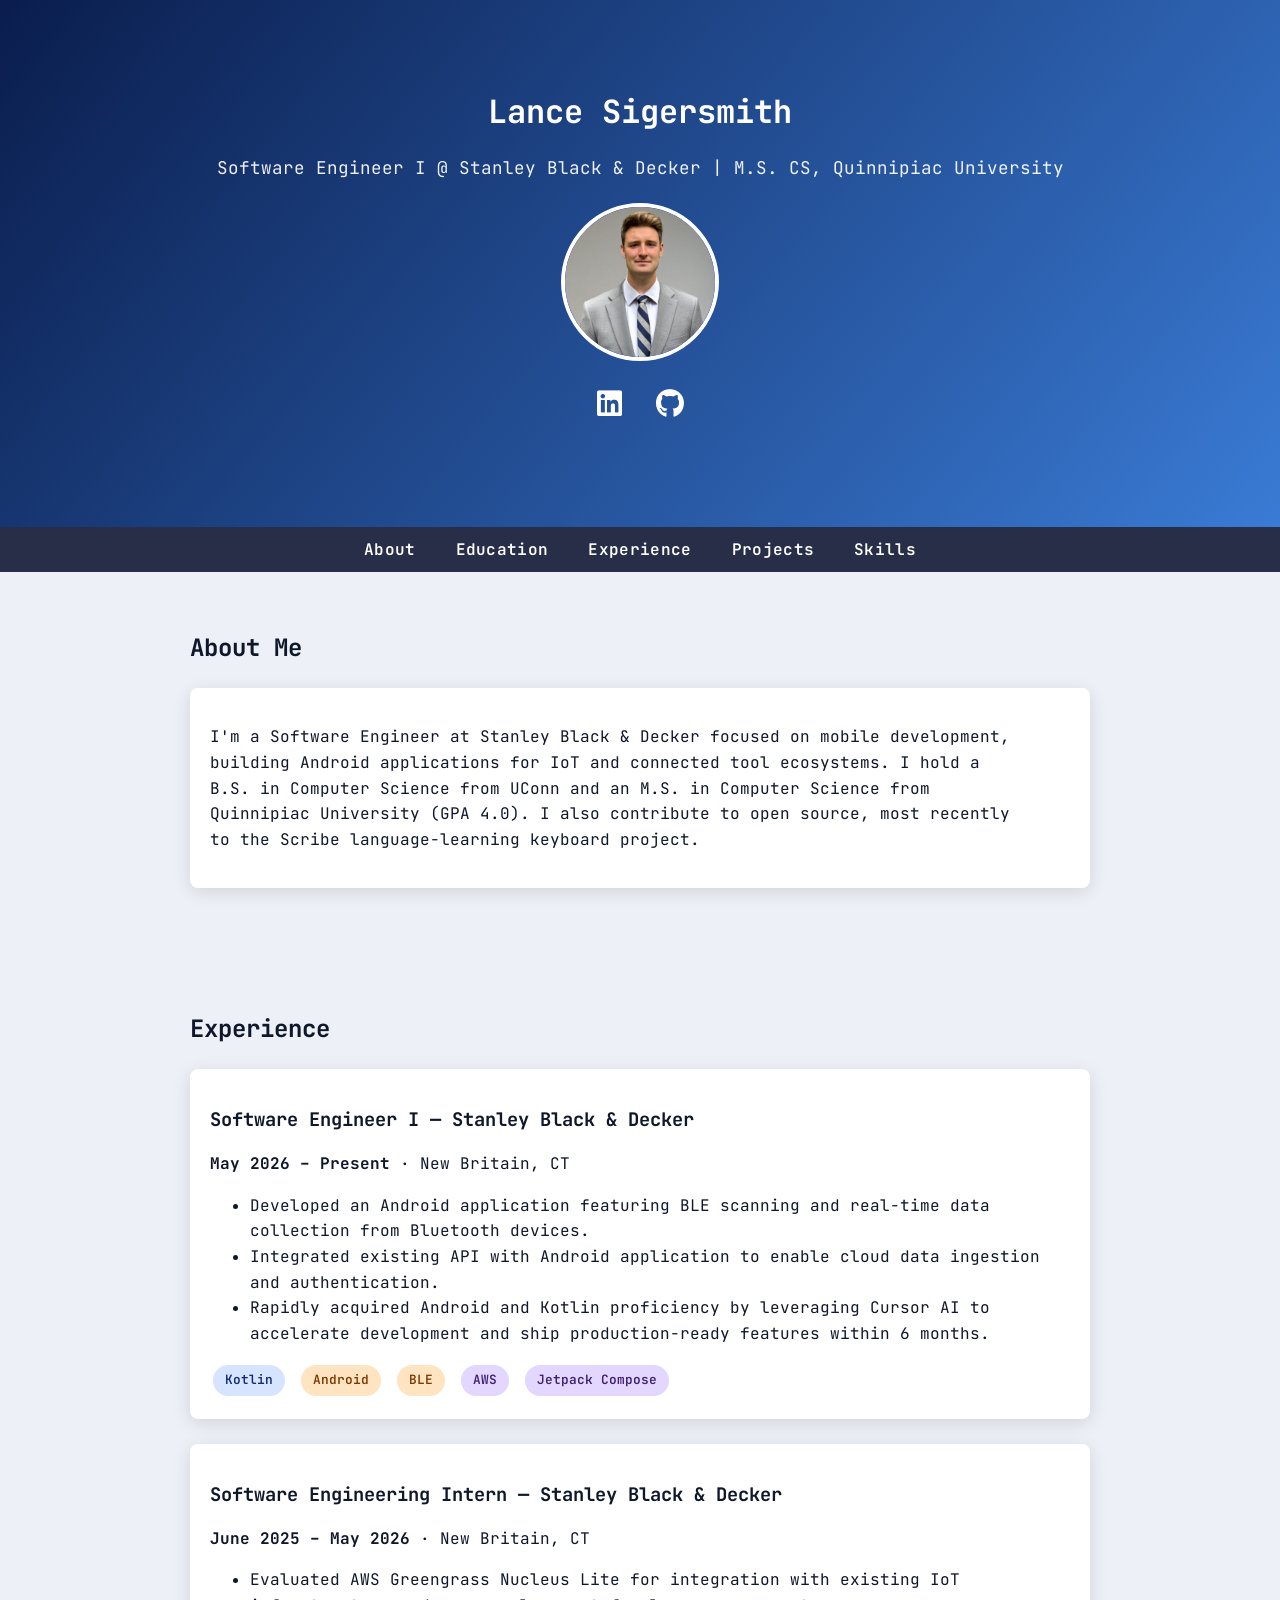
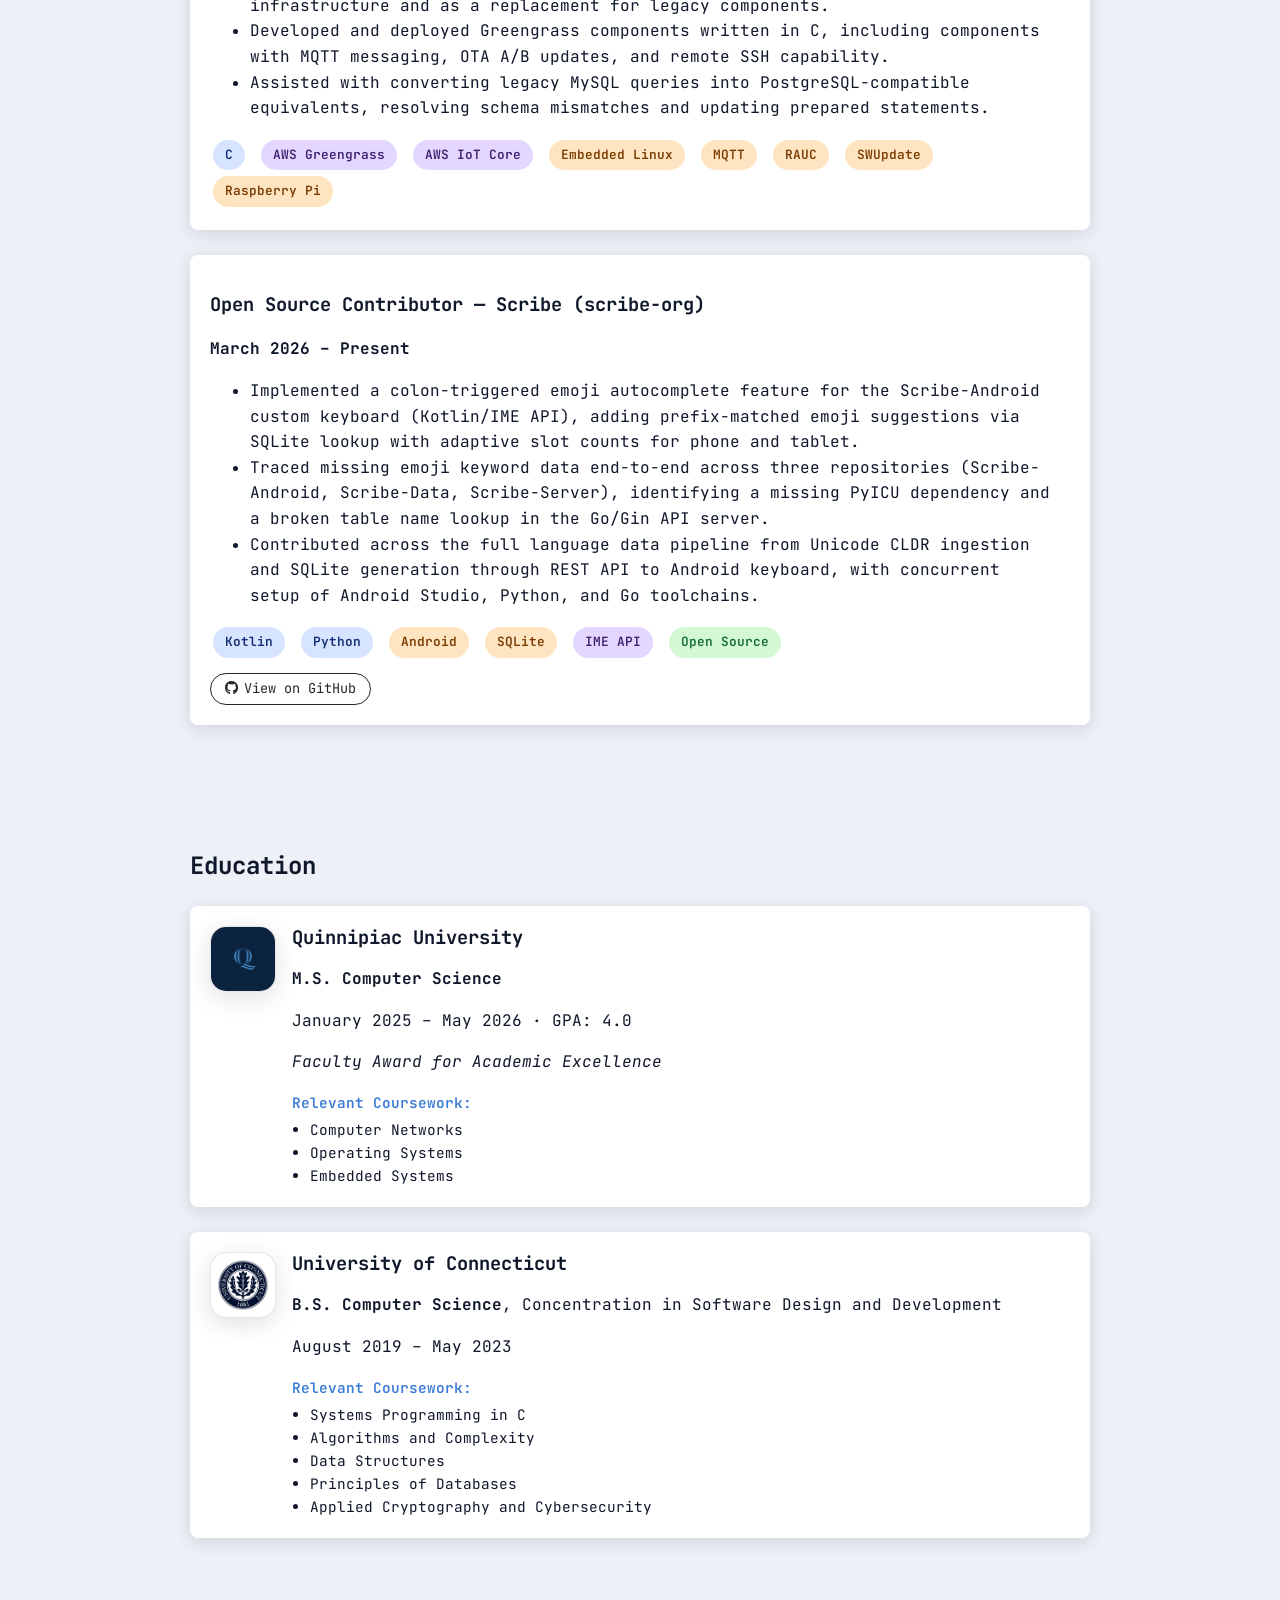
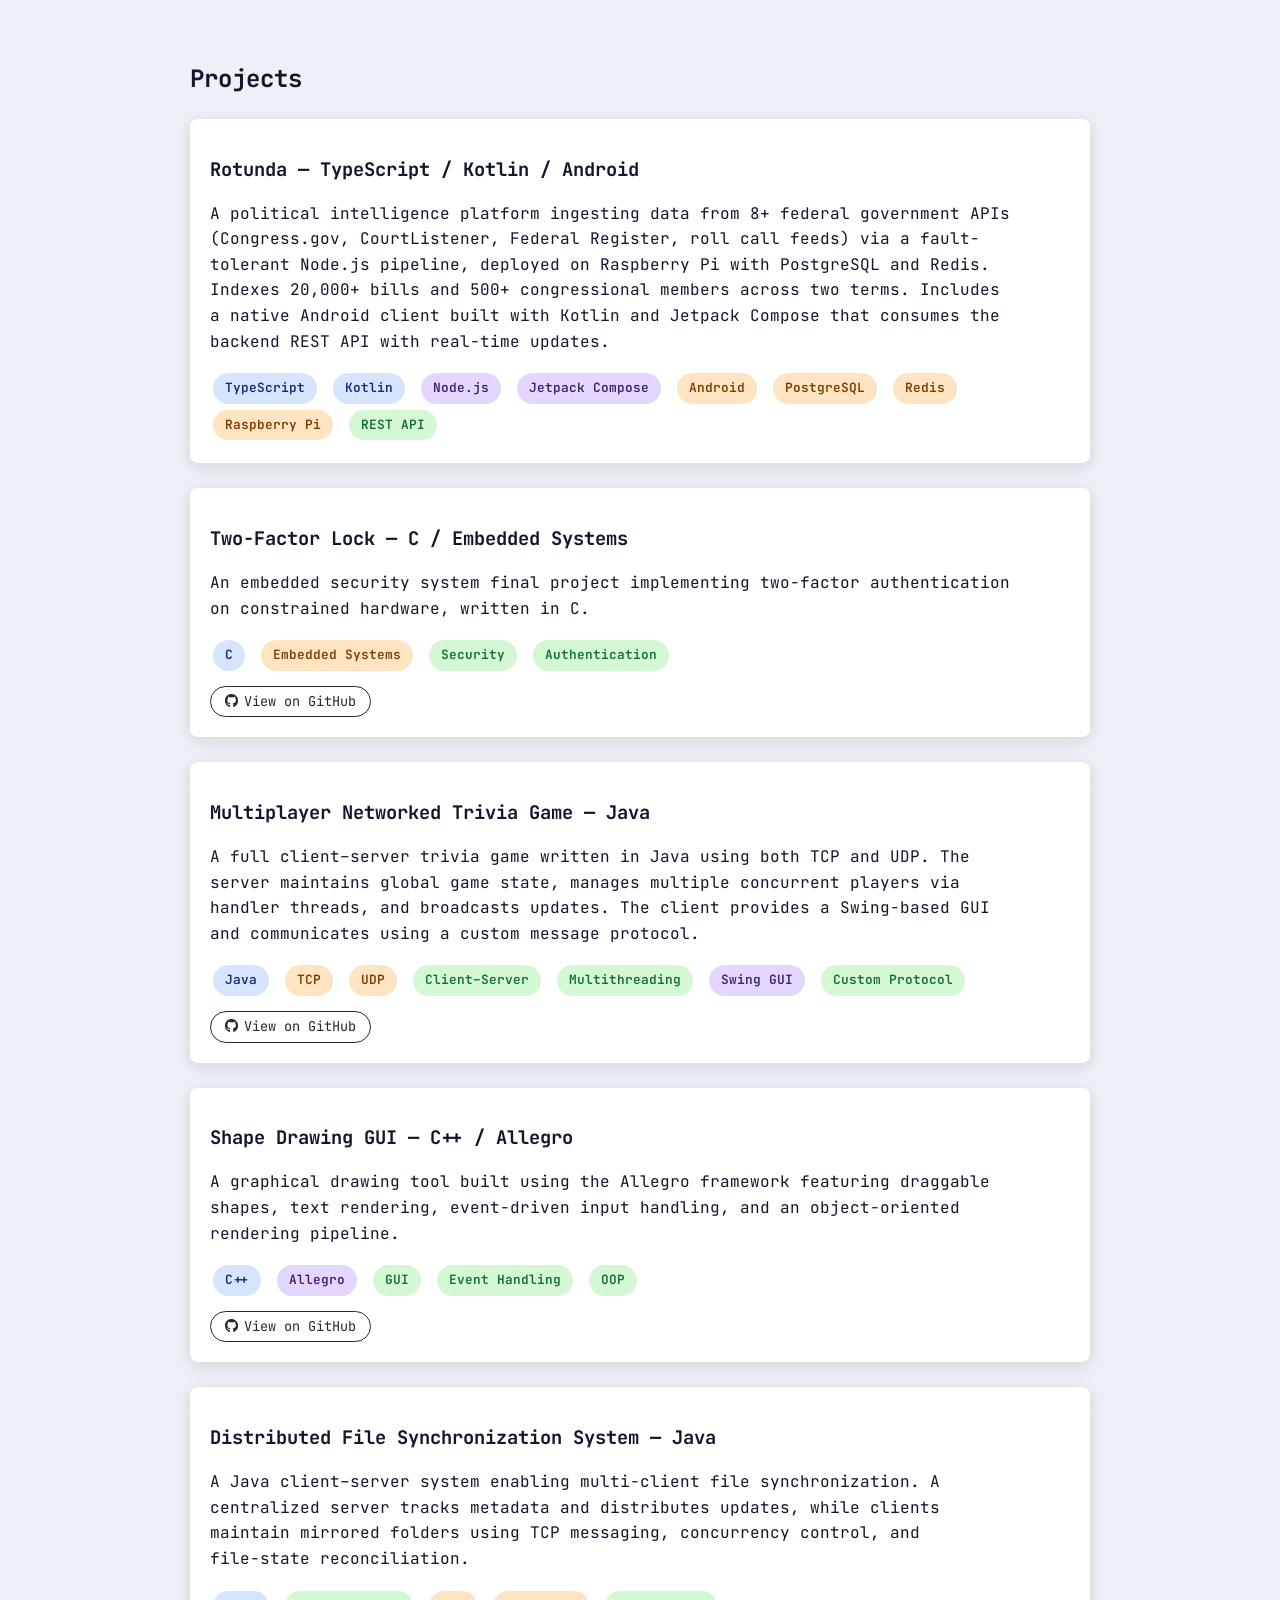
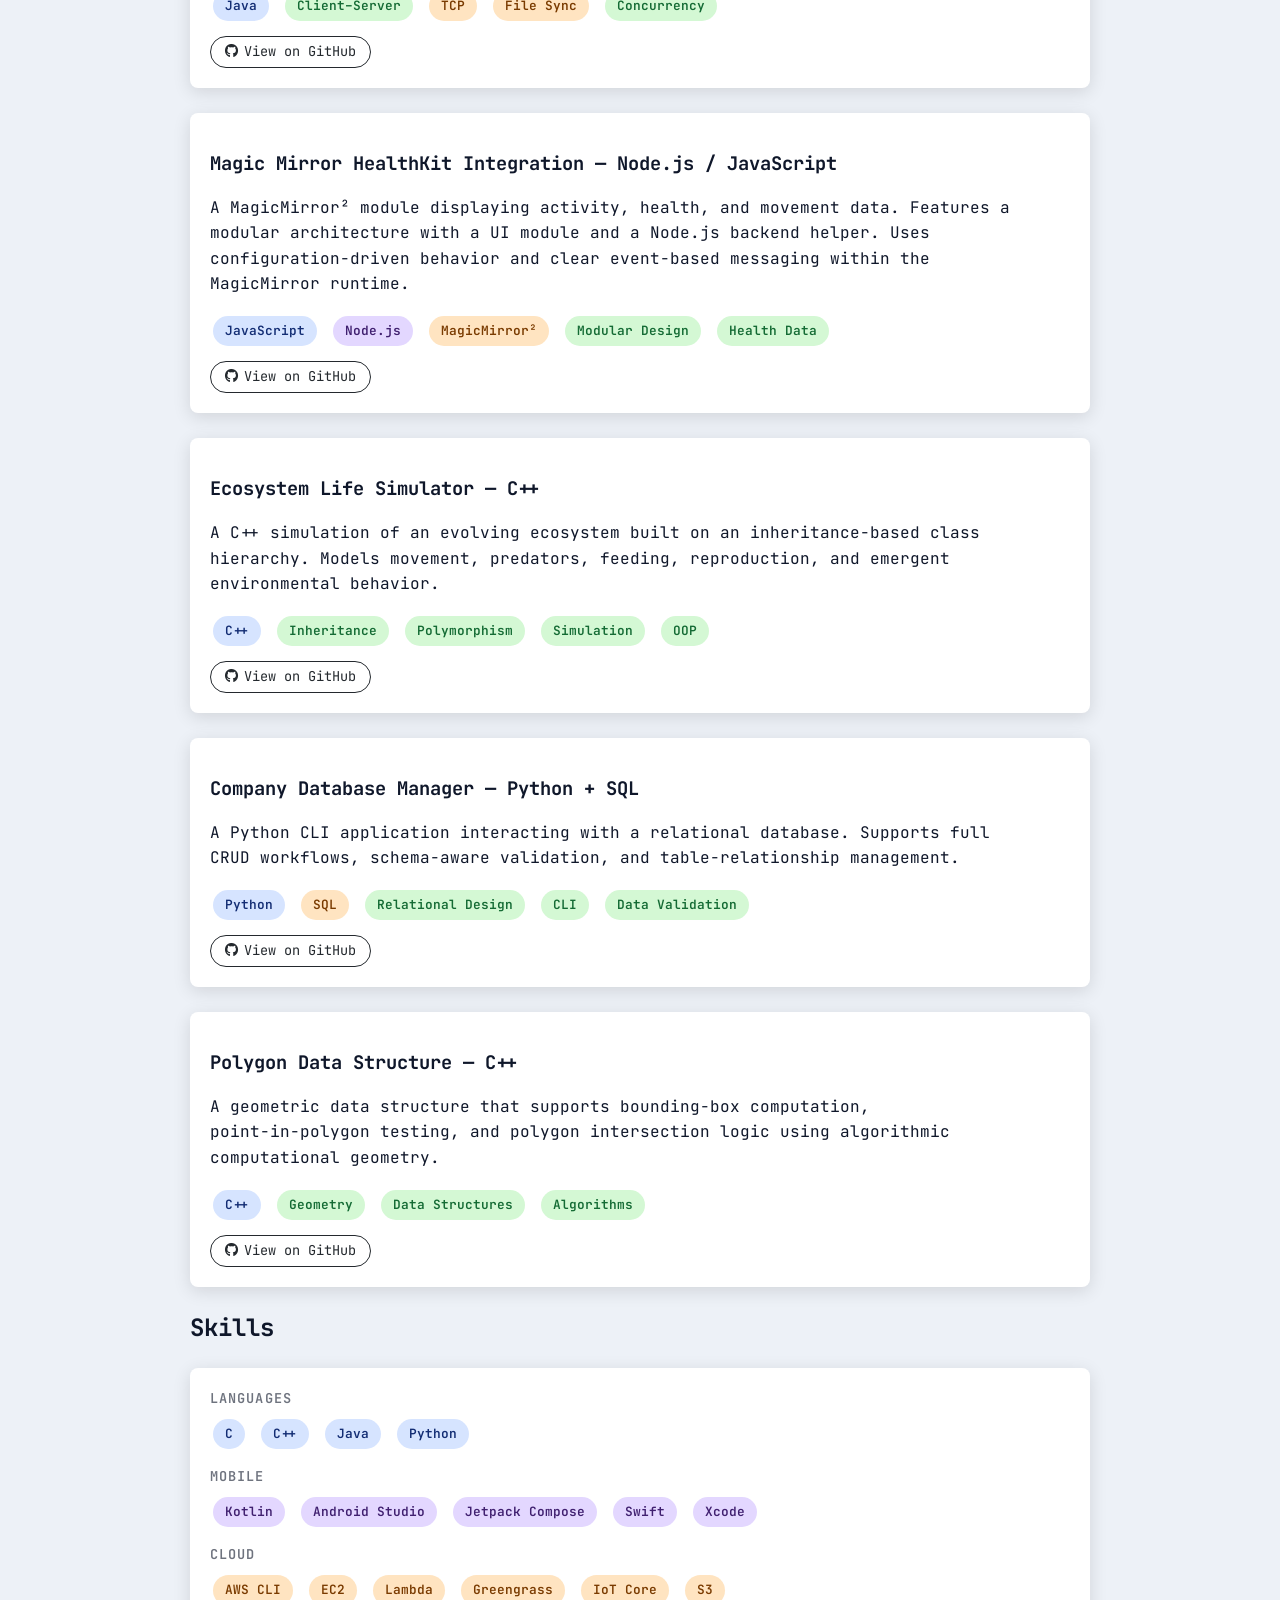
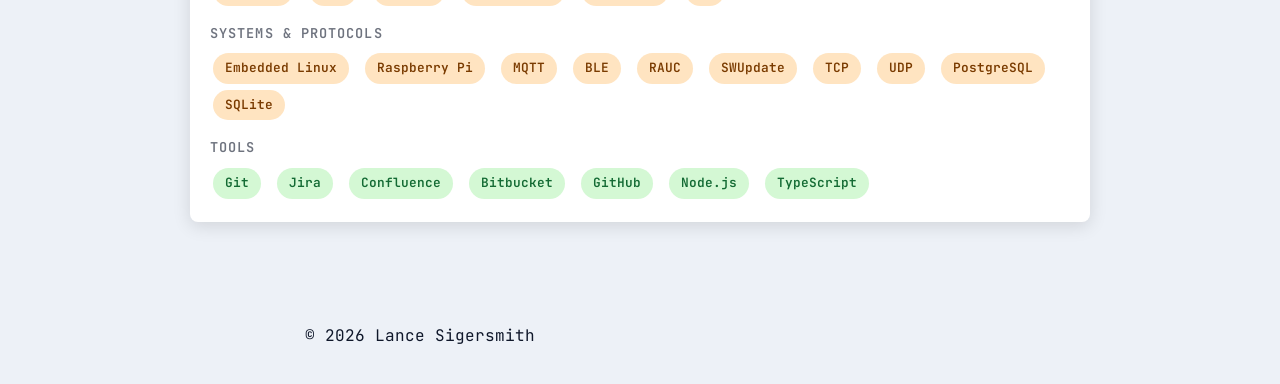
==== index.html @ ab9dc1f3 "Restructure site for GitHub Pages hosting Replace the Pi-hosted single-file HTML export with a clean" ====
<!DOCTYPE html>
<html lang="en" data-theme="light"><head>
<meta http-equiv="content-type" content="text/html; charset=UTF-8">
  <meta charset="UTF-8">
  <meta name="viewport" content="width=device-width, initial-scale=1.0">
  <title>Lance Sigersmith</title>

  <!-- Google Fonts (JetBrains Mono for IDE vibe) -->
  <link href="https://fonts.googleapis.com/css2?family=JetBrains+Mono:wght@400;500;700&display=swap" rel="stylesheet">
  <!-- Icons -->
  <link rel="stylesheet" href="https://cdnjs.cloudflare.com/ajax/libs/font-awesome/6.5.1/css/all.min.css">
  <link rel="stylesheet" href="css/styles.css">
</head>

<body>

  <!-- DARK MODE TOGGLE -->
  <div class="dark-toggle" onclick="toggleTheme()">🌙 Dark Mode</div>

  <!-- HERO HEADER -->
  <header>
    <h1>Lance Sigersmith</h1>
    <p class="subtitle">Software Engineer I @ Stanley Black &amp; Decker | M.S. CS, Quinnipiac University</p>
    <img src="images/headshot.jpg" class="profile-pic" alt="Profile Photo">

    <div class="social-icons" style="margin-top: 10px;">
      <a href="https://www.linkedin.com/in/lance-sigersmith-09b46515a/" target="_blank"><i class="fab fa-linkedin"></i></a>
      <a href="https://github.com/LJSigersmith" target="_blank"><i class="fab fa-github"></i></a>
    </div>
  </header>

  <!-- STICKY NAV -->
  <nav>
    <a href="#about">About</a>
    <a href="#education">Education</a>
    <a href="#experience">Experience</a>
    <a href="#projects">Projects</a>
    <a href="#skills">Skills</a>
  </nav>

  <!-- MAIN CONTENT -->
  <div class="section" id="about">
    <h2>About Me</h2>
    <div class="card">
      <p>I'm a Software Engineer at Stanley Black &amp; Decker focused on mobile development, building Android
        applications for IoT and connected tool ecosystems. I hold a B.S. in Computer Science from UConn
        and an M.S. in Computer Science from Quinnipiac University (GPA 4.0).
        I also contribute to open source, most recently to the Scribe language-learning keyboard project.
      </p>
    </div>
  </div>

  <div class="section" id="experience">
    <h2>Experience</h2>

    <div class="card">
      <h3>Software Engineer I — Stanley Black &amp; Decker</h3>
      <p><strong>May 2026 – Present</strong> · New Britain, CT</p>
      <ul>
        <li>Developed an Android application featuring BLE scanning and real-time data collection from Bluetooth devices.</li>
        <li>Integrated existing API with Android application to enable cloud data ingestion and authentication.</li>
        <li>Rapidly acquired Android and Kotlin proficiency by
leveraging Cursor AI to accelerate development and ship production-ready
 features within 6 months.</li>
      </ul>
      <div class="tags">
        <span class="tag lang">Kotlin</span>
        <span class="tag sys">Android</span>
        <span class="tag sys">BLE</span>
        <span class="tag framework">AWS</span>
        <span class="tag framework">Jetpack Compose</span>
      </div>
    </div>

    <div class="card">
      <h3>Software Engineering Intern — Stanley Black &amp; Decker</h3>
      <p><strong>June 2025 – May 2026</strong> · New Britain, CT</p>
      <ul>
        <li>Evaluated AWS Greengrass Nucleus Lite for integration with
existing IoT infrastructure and as a replacement for legacy components.</li>
        <li>Developed and deployed Greengrass components written in C,
including components with MQTT messaging, OTA A/B updates, and remote
SSH capability.</li>
        <li>Assisted with converting legacy MySQL queries into
PostgreSQL-compatible equivalents, resolving schema mismatches and
updating prepared statements.</li>
      </ul>
      <div class="tags">
        <span class="tag lang">C</span>
        <span class="tag framework">AWS Greengrass</span>
        <span class="tag framework">AWS IoT Core</span>
        <span class="tag sys">Embedded Linux</span>
        <span class="tag sys">MQTT</span>
        <span class="tag sys">RAUC</span>
        <span class="tag sys">SWUpdate</span>
        <span class="tag sys">Raspberry Pi</span>
      </div>
    </div>

    <div class="card">
      <h3>Open Source Contributor — Scribe (scribe-org)</h3>
      <p><strong>March 2026 – Present</strong></p>
      <ul>
        <li>Implemented a colon-triggered emoji autocomplete feature for
 the Scribe-Android custom keyboard (Kotlin/IME API), adding
prefix-matched emoji suggestions via SQLite lookup with adaptive slot
counts for phone and tablet.</li>
        <li>Traced missing emoji keyword data end-to-end across three
repositories (Scribe-Android, Scribe-Data, Scribe-Server), identifying a
 missing PyICU dependency and a broken table name lookup in the Go/Gin
API server.</li>
        <li>Contributed across the full language data pipeline from
Unicode CLDR ingestion and SQLite generation through REST API to Android
 keyboard, with concurrent setup of Android Studio, Python, and Go
toolchains.</li>
      </ul>
      <div class="tags">
        <span class="tag lang">Kotlin</span>
        <span class="tag lang">Python</span>
        <span class="tag sys">Android</span>
        <span class="tag sys">SQLite</span>
        <span class="tag framework">IME API</span>
        <span class="tag concept">Open Source</span>
      </div>
      <a class="github-pill" href="https://github.com/LJSigersmith/Scribe-Android" target="_blank"><i class="fab fa-github"></i> View on GitHub</a>
    </div>
  </div>

  <div class="section" id="education">
    <h2>Education</h2>
    <div class="card">
      <div class="edu-card">
        <img src="images/qu.png" alt="Quinnipiac University logo" class="edu-logo" loading="lazy">
        <div>
          <h3>Quinnipiac University</h3>
          <p><strong>M.S. Computer Science</strong></p>
          <p>January 2025 – May 2026 · GPA: 4.0</p>
          <p><em>Faculty Award for Academic Excellence</em></p>
          <p class="coursework-label">Relevant Coursework:</p>
          <ul class="coursework-list">
            <li>Computer Networks</li>
            <li>Operating Systems</li>
            <li>Embedded Systems</li>
          </ul>
        </div>
      </div>
    </div>
    <div class="card">
      <div class="edu-card">
        <img src="images/uconn.png" alt="University of Connecticut logo" class="edu-logo" loading="lazy">
        <div>
          <h3>University of Connecticut</h3>
          <p><strong>B.S. Computer Science</strong>, Concentration in Software Design and Development</p>
          <p>August 2019 – May 2023</p>
          <p class="coursework-label">Relevant Coursework:</p>
          <ul class="coursework-list">
            <li>Systems Programming in C</li>
            <li>Algorithms and Complexity</li>
            <li>Data Structures</li>
            <li>Principles of Databases</li>
            <li>Applied Cryptography and Cybersecurity</li>
          </ul>
        </div>
      </div>
    </div>
  </div>

  <div class="section" id="projects">
    <h2>Projects</h2>

    <!-- Rotunda -->
    <div class="card">
      <h3>Rotunda — TypeScript / Kotlin / Android</h3>
      <p>A political intelligence platform ingesting data from 8+
federal government APIs (Congress.gov, CourtListener, Federal Register,
roll call feeds) via a fault-tolerant Node.js pipeline, deployed on
Raspberry Pi with PostgreSQL and Redis. Indexes 20,000+ bills and 500+
congressional members across two terms. Includes a native Android client
 built with Kotlin and Jetpack Compose that consumes the backend REST
API with real-time updates.</p>
      <div class="tags">
        <span class="tag lang">TypeScript</span>
        <span class="tag lang">Kotlin</span>
        <span class="tag framework">Node.js</span>
        <span class="tag framework">Jetpack Compose</span>
        <span class="tag sys">Android</span>
        <span class="tag sys">PostgreSQL</span>
        <span class="tag sys">Redis</span>
        <span class="tag sys">Raspberry Pi</span>
        <span class="tag concept">REST API</span>
      </div>
    </div>

    <!-- TwoFactorLock -->
    <div class="card">
      <h3>Two-Factor Lock — C / Embedded Systems</h3>
      <p>An embedded security system final project implementing two-factor authentication on constrained hardware, written in C.</p>
      <div class="tags">
        <span class="tag lang">C</span>
        <span class="tag sys">Embedded Systems</span>
        <span class="tag concept">Security</span>
        <span class="tag concept">Authentication</span>
      </div>
      <a class="github-pill" href="https://github.com/LJSigersmith/TwoFactorLock" target="_blank"><i class="fab fa-github"></i> View on GitHub</a>
    </div>

  <!-- Multiplayer Networked Trivia Game -->
    <div class="card">
      <h3>Multiplayer Networked Trivia Game — Java</h3>
      <p>A full client–server trivia game written in Java using both TCP
 and UDP. The server maintains global game state, manages multiple
concurrent players via handler threads, and broadcasts updates. The
client provides a Swing‑based GUI and communicates using a custom
message protocol.</p>
      <div class="tags">
        <span class="tag lang">Java</span>
        <span class="tag sys">TCP</span>
        <span class="tag sys">UDP</span>
        <span class="tag concept">Client–Server</span>
        <span class="tag concept">Multithreading</span>
        <span class="tag framework">Swing GUI</span>
        <span class="tag concept">Custom Protocol</span>
      </div>
      <a class="github-pill" href="https://github.com/LJSigersmith/project2-trivia" target="_blank"><i class="fab fa-github"></i> View on GitHub</a>
    </div>

    <!-- Shape Drawing GUI -->
    <div class="card">
      <h3>Shape Drawing GUI — C++ / Allegro</h3>
      <p>A graphical drawing tool built using the Allegro framework
featuring draggable shapes, text rendering, event‑driven input handling,
 and an object‑oriented rendering pipeline.</p>
      <div class="tags">
        <span class="tag lang">C++</span>
        <span class="tag framework">Allegro</span>
        <span class="tag concept">GUI</span>
        <span class="tag concept">Event Handling</span>
        <span class="tag concept">OOP</span>
      </div>
      <a class="github-pill" href="https://github.com/LJSigersmith/coursework-allegro-gui" target="_blank" rel="noopener"><i class="fab fa-github"></i> View on GitHub</a>
    </div>

    <!-- Distributed File Synchronization System -->
    <div class="card">
      <h3>Distributed File Synchronization System — Java</h3>
      <p>A Java client–server system enabling multi‑client file
synchronization. A centralized server tracks metadata and distributes
updates, while clients maintain mirrored folders using TCP messaging,
concurrency control, and file‑state reconciliation.</p>
      <div class="tags">
        <span class="tag lang">Java</span>
        <span class="tag concept">Client–Server</span>
        <span class="tag sys">TCP</span>
        <span class="tag sys">File Sync</span>
        <span class="tag concept">Concurrency</span>
      </div>
      <a class="github-pill" href="https://github.com/LJSigersmith/client-server-network" target="_blank"><i class="fab fa-github"></i> View on GitHub</a>
    </div>


    <!-- Magic Mirror Module -->
    <div class="card">
      <h3>Magic Mirror HealthKit Integration — Node.js / JavaScript</h3>
      <p>A MagicMirror² module displaying activity, health, and movement
 data. Features a modular architecture with a UI module and a Node.js
backend helper. Uses configuration‑driven behavior and clear event‑based
 messaging within the MagicMirror runtime.</p>
      <div class="tags">
        <span class="tag lang">JavaScript</span>
        <span class="tag framework">Node.js</span>
        <span class="tag sys">MagicMirror²</span>
        <span class="tag concept">Modular Design</span>
        <span class="tag concept">Health Data</span>
      </div>
      <a class="github-pill" href="https://github.com/LJSigersmith/MMM-HealthKit" target="_blank"><i class="fab fa-github"></i> View on GitHub</a>
    </div>

    <!-- Family Chore Manager -->
    <!--
    <div class="card">
      <h3>Family Chore Manager — iOS (Objective‑C)</h3>
      <p>An Objective‑C iOS app with parent/child accounts, SQL database storage, task approvals, points, and CRUD workflows. Includes role‑based flows and UIKit‑based UI.</p>
      <div class="tags">
        <span class="tag lang">Objective-C</span>
        <span class="tag framework">UIKit</span>
        <span class="tag sys">SQL</span>
        <span class="tag concept">CRUD</span>
      </div>
    </div>
    -->



    <!-- Bubble Pop Game -->
    <!--
    <div class="card">
      <h3>The Bubble Pop — iOS (Objective‑C)</h3>
      <p>A fast‑paced arcade game implementing a custom game loop, animated sprites, randomized bubble spawning, and tap‑based gameplay.</p>
      <div class="tags">
        <span class="tag lang">Objective-C</span>
        <span class="tag framework">UIKit</span>
        <span class="tag concept">Game Loop</span>
        <span class="tag concept">Animations</span>
      </div>
    </div>
    -->

    <!-- Ecosystem Simulator -->
    <div class="card">
      <h3>Ecosystem Life Simulator — C++</h3>
      <p>A C++ simulation of an evolving ecosystem built on an
inheritance‑based class hierarchy. Models movement, predators, feeding,
reproduction, and emergent environmental behavior.</p>
      <div class="tags">
        <span class="tag lang">C++</span>
        <span class="tag concept">Inheritance</span>
        <span class="tag concept">Polymorphism</span>
        <span class="tag concept">Simulation</span>
        <span class="tag concept">OOP</span>
      </div>
      <a class="github-pill" href="https://github.com/LJSigersmith/coursework-ecosystem" target="_blank"><i class="fab fa-github"></i> View on GitHub</a>
    </div>

    <!-- Company Database Manager -->
    <div class="card">
      <h3>Company Database Manager — Python + SQL</h3>
      <p>A Python CLI application interacting with a relational
database. Supports full CRUD workflows, schema‑aware validation, and
table‑relationship management.</p>
      <div class="tags">
        <span class="tag lang">Python</span>
        <span class="tag sys">SQL</span>
        <span class="tag concept">Relational Design</span>
        <span class="tag concept">CLI</span>
        <span class="tag concept">Data Validation</span>
      </div>
      <a class="github-pill" href="https://github.com/LJSigersmith/coursework-companydb-manager" target="_blank"><i class="fab fa-github"></i> View on GitHub</a>
    </div>

    <!-- Polygon Data Structure -->
    <div class="card">
      <h3>Polygon Data Structure — C++</h3>
      <p>A geometric data structure that supports bounding‑box
computation, point‑in‑polygon testing, and polygon intersection logic
using algorithmic computational geometry.</p>
      <div class="tags">
        <span class="tag lang">C++</span>
        <span class="tag concept">Geometry</span>
        <span class="tag concept">Data Structures</span>
        <span class="tag concept">Algorithms</span>
      </div>
      <a class="github-pill" href="https://github.com/LJSigersmith/coursework-2D-shapes" target="_blank"><i class="fab fa-github"></i> View on GitHub</a>
    </div>

    <h2>Skills</h2>
    <div class="card" id="skills">
      <p style="margin:0 0 6px; font-weight:600; font-size:0.85rem; opacity:0.6; text-transform:uppercase; letter-spacing:0.08em;">Languages</p>
      <div style="margin-bottom:14px;">
        <span class="tag lang">C</span>
        <span class="tag lang">C++</span>
        <span class="tag lang">Java</span>
        <span class="tag lang">Python</span>
      </div>
      <p style="margin:0 0 6px; font-weight:600; font-size:0.85rem; opacity:0.6; text-transform:uppercase; letter-spacing:0.08em;">Mobile</p>
      <div style="margin-bottom:14px;">
        <span class="tag framework">Kotlin</span>
        <span class="tag framework">Android Studio</span>
        <span class="tag framework">Jetpack Compose</span>
        <span class="tag framework">Swift</span>
        <span class="tag framework">Xcode</span>
      </div>
      <p style="margin:0 0 6px; font-weight:600; font-size:0.85rem; opacity:0.6; text-transform:uppercase; letter-spacing:0.08em;">Cloud</p>
      <div style="margin-bottom:14px;">
        <span class="tag sys">AWS CLI</span>
        <span class="tag sys">EC2</span>
        <span class="tag sys">Lambda</span>
        <span class="tag sys">Greengrass</span>
        <span class="tag sys">IoT Core</span>
        <span class="tag sys">S3</span>
      </div>
      <p style="margin:0 0 6px; font-weight:600; font-size:0.85rem; opacity:0.6; text-transform:uppercase; letter-spacing:0.08em;">Systems &amp; Protocols</p>
      <div style="margin-bottom:14px;">
        <span class="tag sys">Embedded Linux</span>
        <span class="tag sys">Raspberry Pi</span>
        <span class="tag sys">MQTT</span>
        <span class="tag sys">BLE</span>
        <span class="tag sys">RAUC</span>
        <span class="tag sys">SWUpdate</span>
        <span class="tag sys">TCP</span>
        <span class="tag sys">UDP</span>
        <span class="tag sys">PostgreSQL</span>
        <span class="tag sys">SQLite</span>
      </div>
      <p style="margin:0 0 6px; font-weight:600; font-size:0.85rem; opacity:0.6; text-transform:uppercase; letter-spacing:0.08em;">Tools</p>
      <div>
        <span class="tag concept">Git</span>
        <span class="tag concept">Jira</span>
        <span class="tag concept">Confluence</span>
        <span class="tag concept">Bitbucket</span>
        <span class="tag concept">GitHub</span>
        <span class="tag concept">Node.js</span>
        <span class="tag concept">TypeScript</span>
      </div>
    </div>
  </div>

  <footer>
    <p>© 2026 Lance Sigersmith</p>
  </footer>

  <script src="js/main.js"></script>


</body></html>
---- css/styles.css ----
:root {
  --bg-light: #edf1f7;
  --bg-dark: #050914;
  --card-light: #ffffff;
  --card-dark: #111a2e;
  --text-light: #0f172a;
  --text-dark: #f5f7ff;
  --accent-start: #0a1d4d;
  --accent-end: #3a7bd5;
  --surface-muted: rgba(255, 255, 255, 0.15);
  --tag-blue: #d6e4ff;
  --tag-orange: #ffe4c1;
  --tag-green: #d4f8d4;
  --tag-purple: #e3d7ff;
  --tag-pink: #ffd5e5;
}

body {
  margin: 0;
  padding: 0;
  background: var(--bg-light);
  color: var(--text-light);
  font-family: 'Space Grotesk', 'JetBrains Mono', monospace;
  line-height: 1.6;
  transition: background 0.3s, color 0.3s;
  -webkit-font-smoothing: antialiased;
}

[data-theme="dark"] {
  background: var(--bg-dark);
  color: var(--text-dark);
}

header {
  background: linear-gradient(130deg, var(--accent-start), var(--accent-end));
  color: white;
  text-align: center;
  padding: 70px 20px 100px;
  position: relative;
}

.subtitle {
  font-size: 1.1rem;
  opacity: 0.92;
  margin: 0 auto 10px;
}

nav {
  position: sticky;
  top: 0;
  background: rgba(5, 12, 40, 0.85);
  backdrop-filter: blur(12px);
  padding: 10px;
  display: flex;
  justify-content: center;
  gap: 40px;
  z-index: 100;
}

nav a {
  color: white;
  text-decoration: none;
  font-weight: 600;
  letter-spacing: 0.02em;
}

nav a:hover {
  text-decoration: underline;
}

.profile-pic {
  width: 150px;
  height: 150px;
  border-radius: 50%;
  border: 4px solid white;
  margin: 20px auto;
  object-fit: cover;
  display: block;
}

.social-icons a {
  color: white;
  font-size: 1.8rem;
  margin: 0 12px;
}

.section {
  max-width: 900px;
  margin: auto;
  padding: 40px 20px;
  color: inherit;
}

.card {
  background: var(--card-light);
  padding: 20px;
  border-radius: 8px;
  margin: 25px 0;
  box-shadow: 0 4px 18px rgba(0, 0, 0, 0.12);
  transition: transform 0.2s, box-shadow 0.2s;
}

[data-theme="dark"] .card {
  background: var(--card-dark);
  color: var(--text-dark);
}

.card:hover {
  transform: scale(1.01);
  box-shadow: 0 6px 28px rgba(0, 0, 0, 0.25);
}

.tags {
  margin-top: 10px;
}

.edu-card {
  display: grid;
  grid-template-columns: auto 1fr;
  gap: 16px;
  align-items: start;
}

.coursework-label {
  margin: 12px 0 4px;
  font-size: 0.9rem;
  font-weight: 600;
  color: var(--accent-end);
}

.coursework-list {
  margin: 0;
  padding-left: 18px;
  font-size: 0.9rem;
  color: inherit;
}

.edu-logo {
  width: 64px;
  height: 64px;
  border-radius: 16px;
  box-shadow: 0 6px 24px rgba(0, 0, 0, 0.12);
  flex-shrink: 0;
  border: 1px solid rgba(5, 12, 40, 0.1);
  background: var(--card-light);
  padding: 0px;
  object-fit: cover;
  display: block;
  align-self: start;
}

.edu-logo.placeholder {
  display: flex;
  align-items: center;
  justify-content: center;
  font-size: 0.8rem;
  letter-spacing: 0.08em;
  font-weight: 600;
  text-transform: uppercase;
  color: var(--accent-end);
  border-style: dashed;
}

[data-theme="dark"] .edu-logo {
  background: var(--card-dark);
  border-color: rgba(255, 255, 255, 0.2);
  color: var(--text-dark);
}

.edu-card h3 {
  margin: 0 0 6px;
}

.tag {
  display: inline-block;
  padding: 5px 12px;
  border-radius: 999px;
  margin: 3px;
  font-size: 0.8rem;
  font-weight: 600;
  transition: transform 0.15s;
}

.tag:hover {
  transform: translateY(-2px);
}

/* Color-coded categories */
.lang {
  background: var(--tag-blue);
  color: #132d74;
}

.framework {
  background: var(--tag-purple);
  color: #402070;
}

.concept {
  background: var(--tag-green);
  color: #146b34;
}

.sys {
  background: var(--tag-orange);
  color: #7a3b00;
}

.misc {
  background: var(--tag-pink);
  color: #781433;
}

.github-pill {
  display: inline-flex;
  align-items: center;
  gap: 6px;
  margin-top: 12px;
  padding: 4px 14px;
  border-radius: 999px;
  border: 1px solid #24292e;
  text-decoration: none;
  font-size: 0.85rem;
  color: #24292e;
  transition: 0.2s;
}

.github-pill:hover {
  background: #24292e;
  color: white;
}

.dark-toggle {
  position: absolute;
  top: 20px;
  right: 20px;
  background: var(--surface-muted);
  padding: 8px 14px;
  border-radius: 6px;
  color: white;
  cursor: pointer;
  font-size: 0.9rem;
  user-select: none;
}

h1,
h2,
h3 {
  font-family: 'JetBrains Mono', monospace;
  line-height: 1.3;
  color: inherit;
}

p,
li {
  max-width: 80ch;
}

footer {
  padding: 20px;
  text-align: center;
}
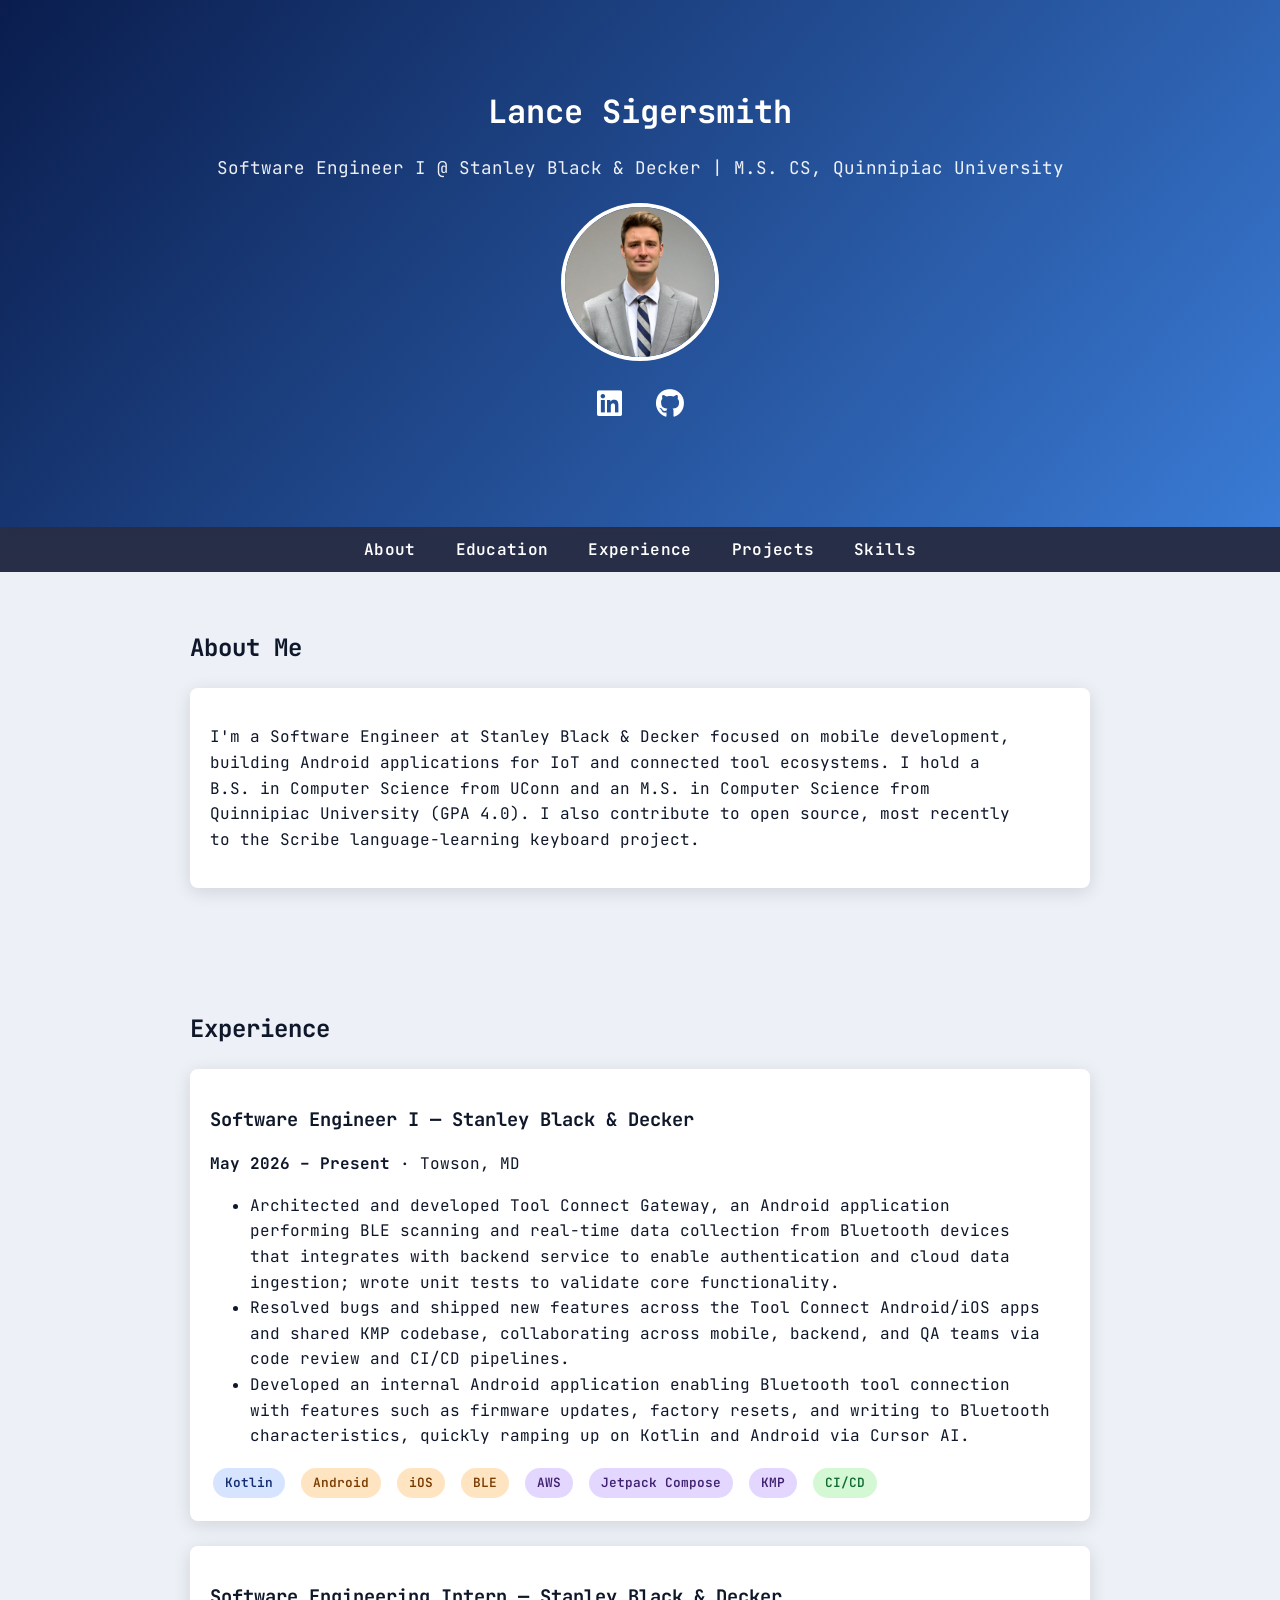
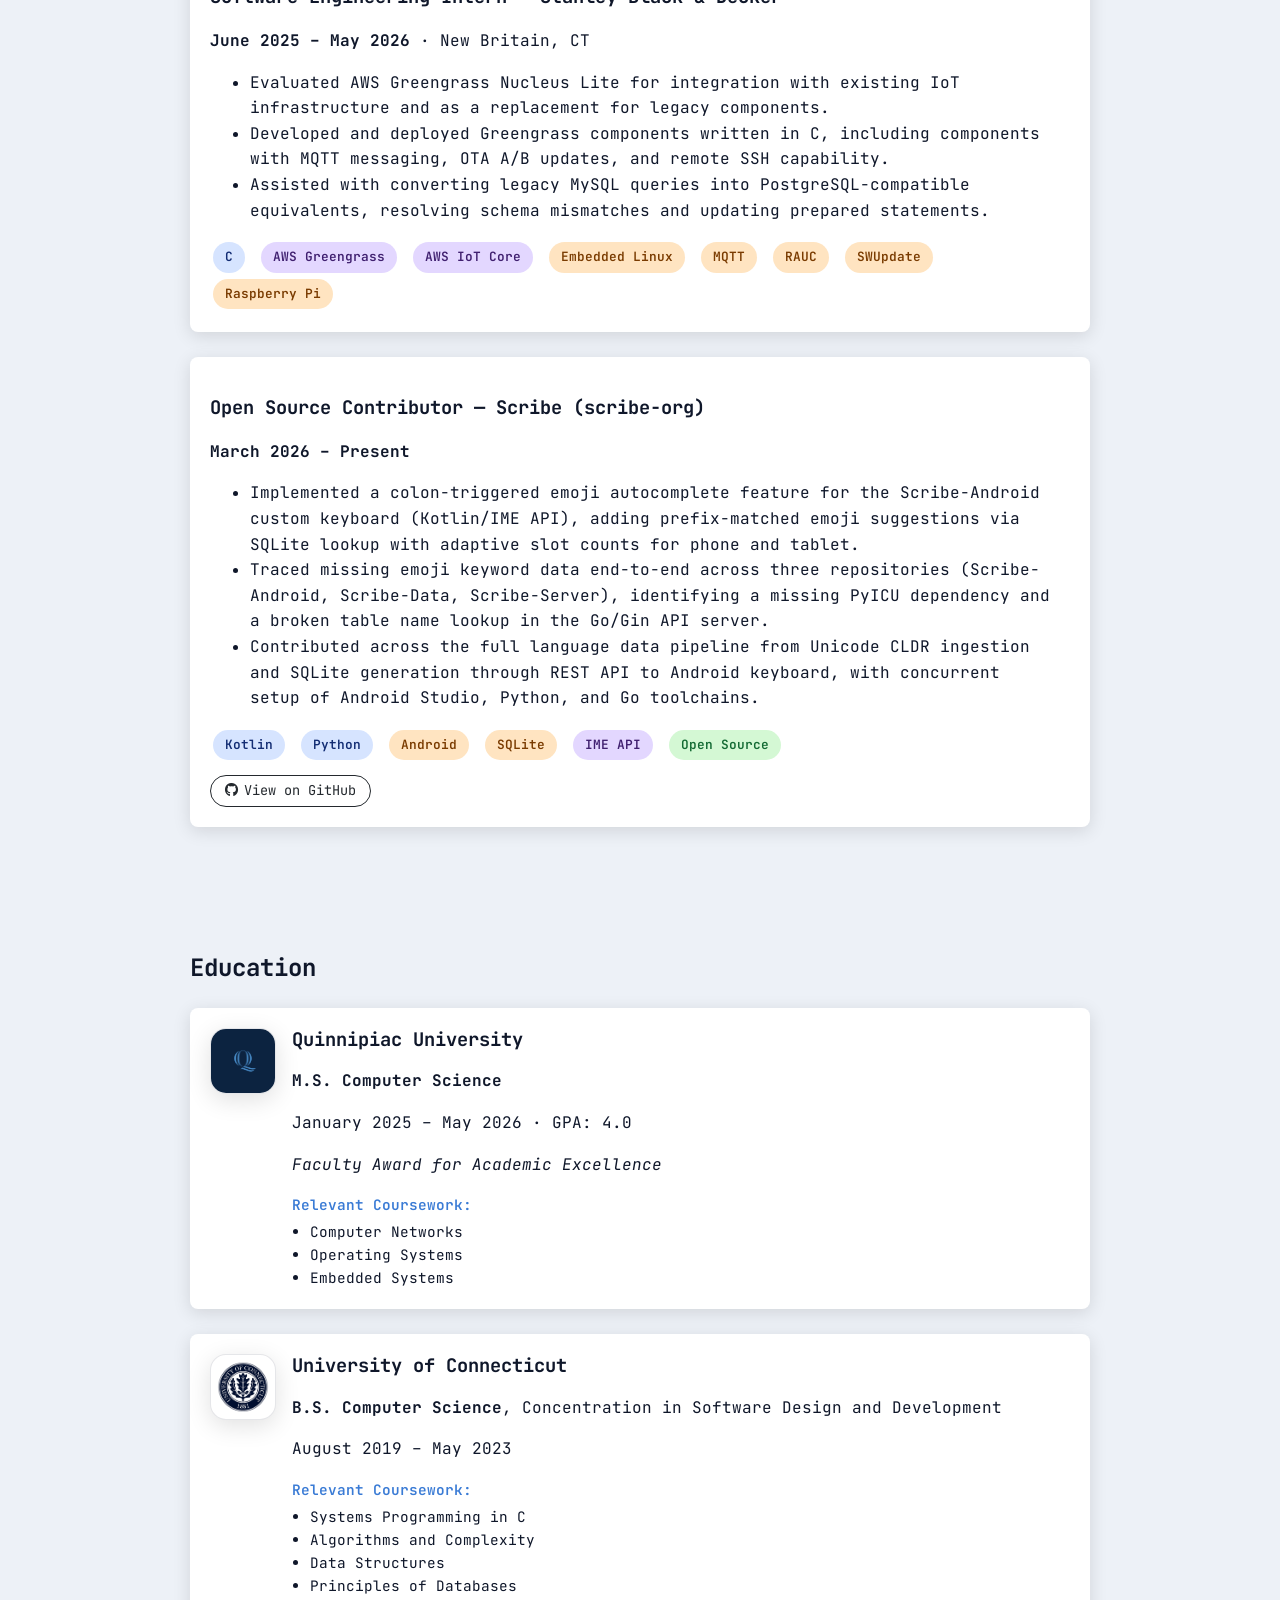
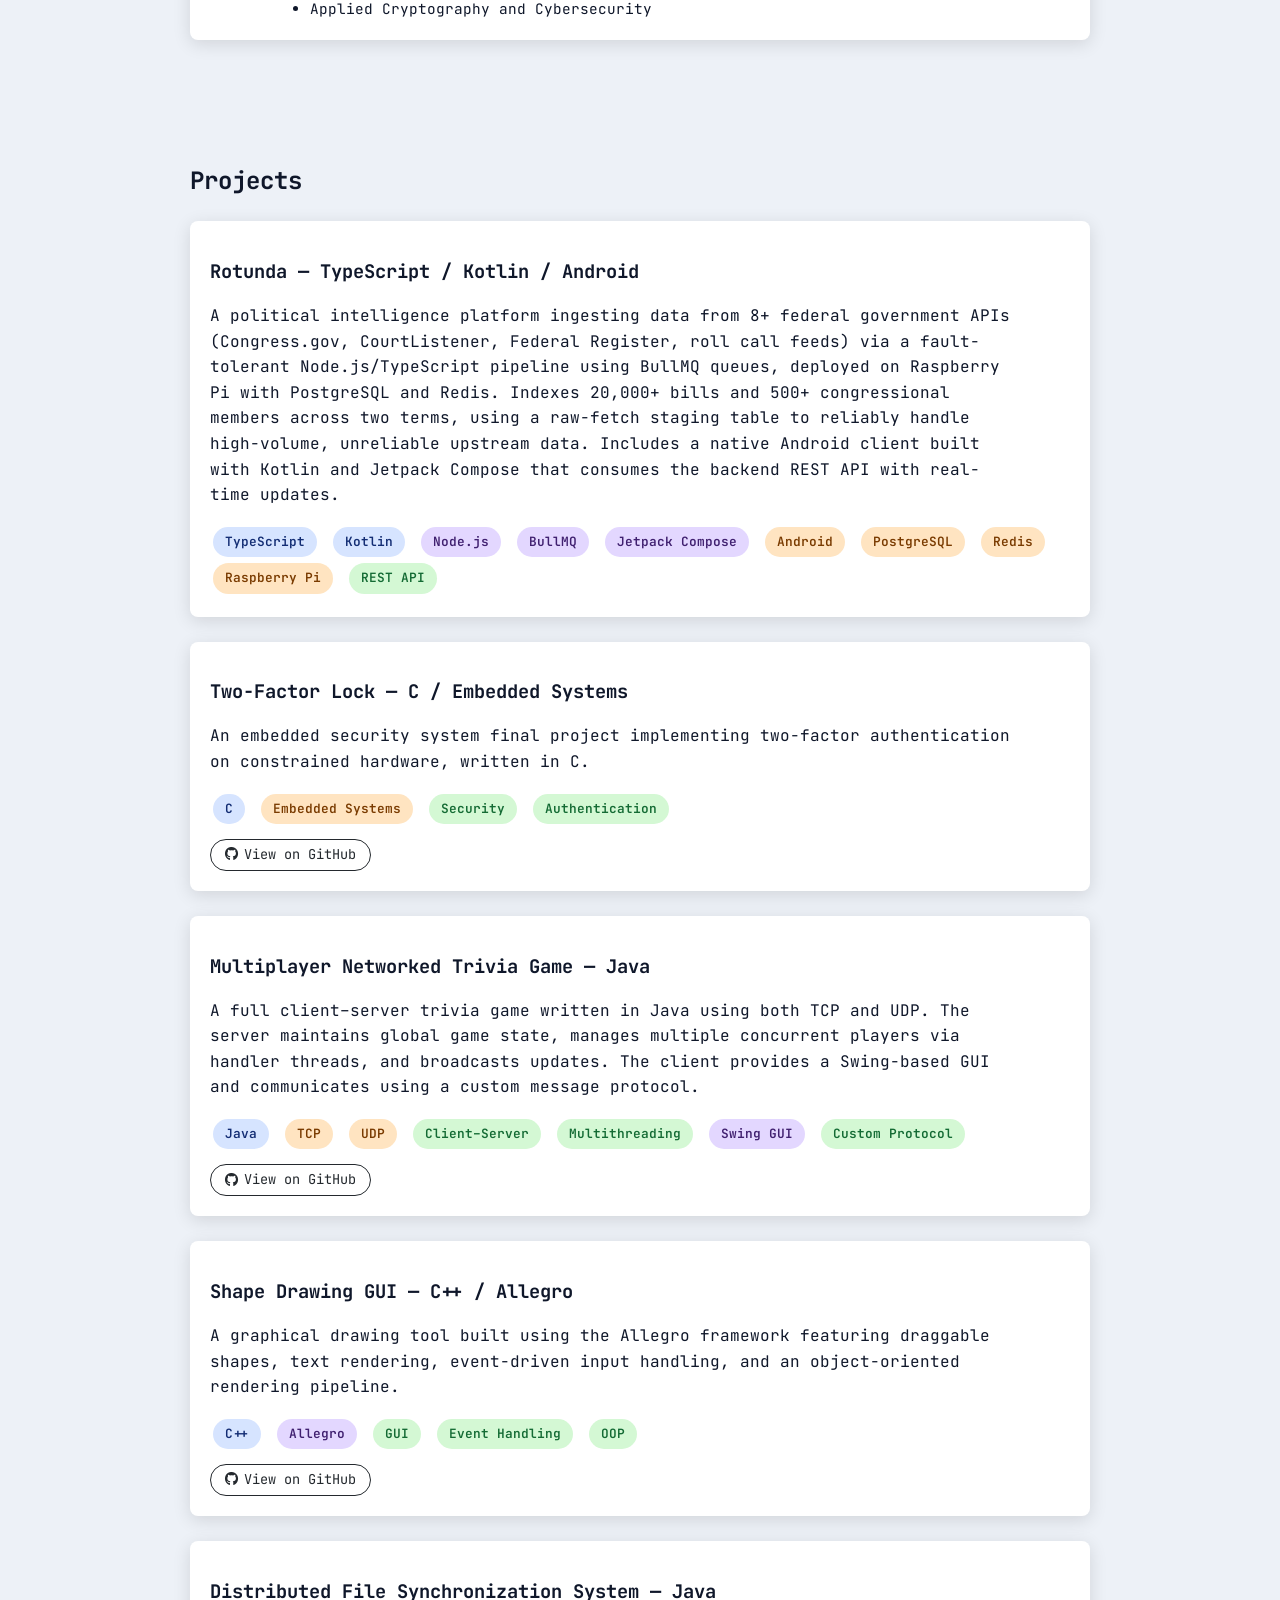
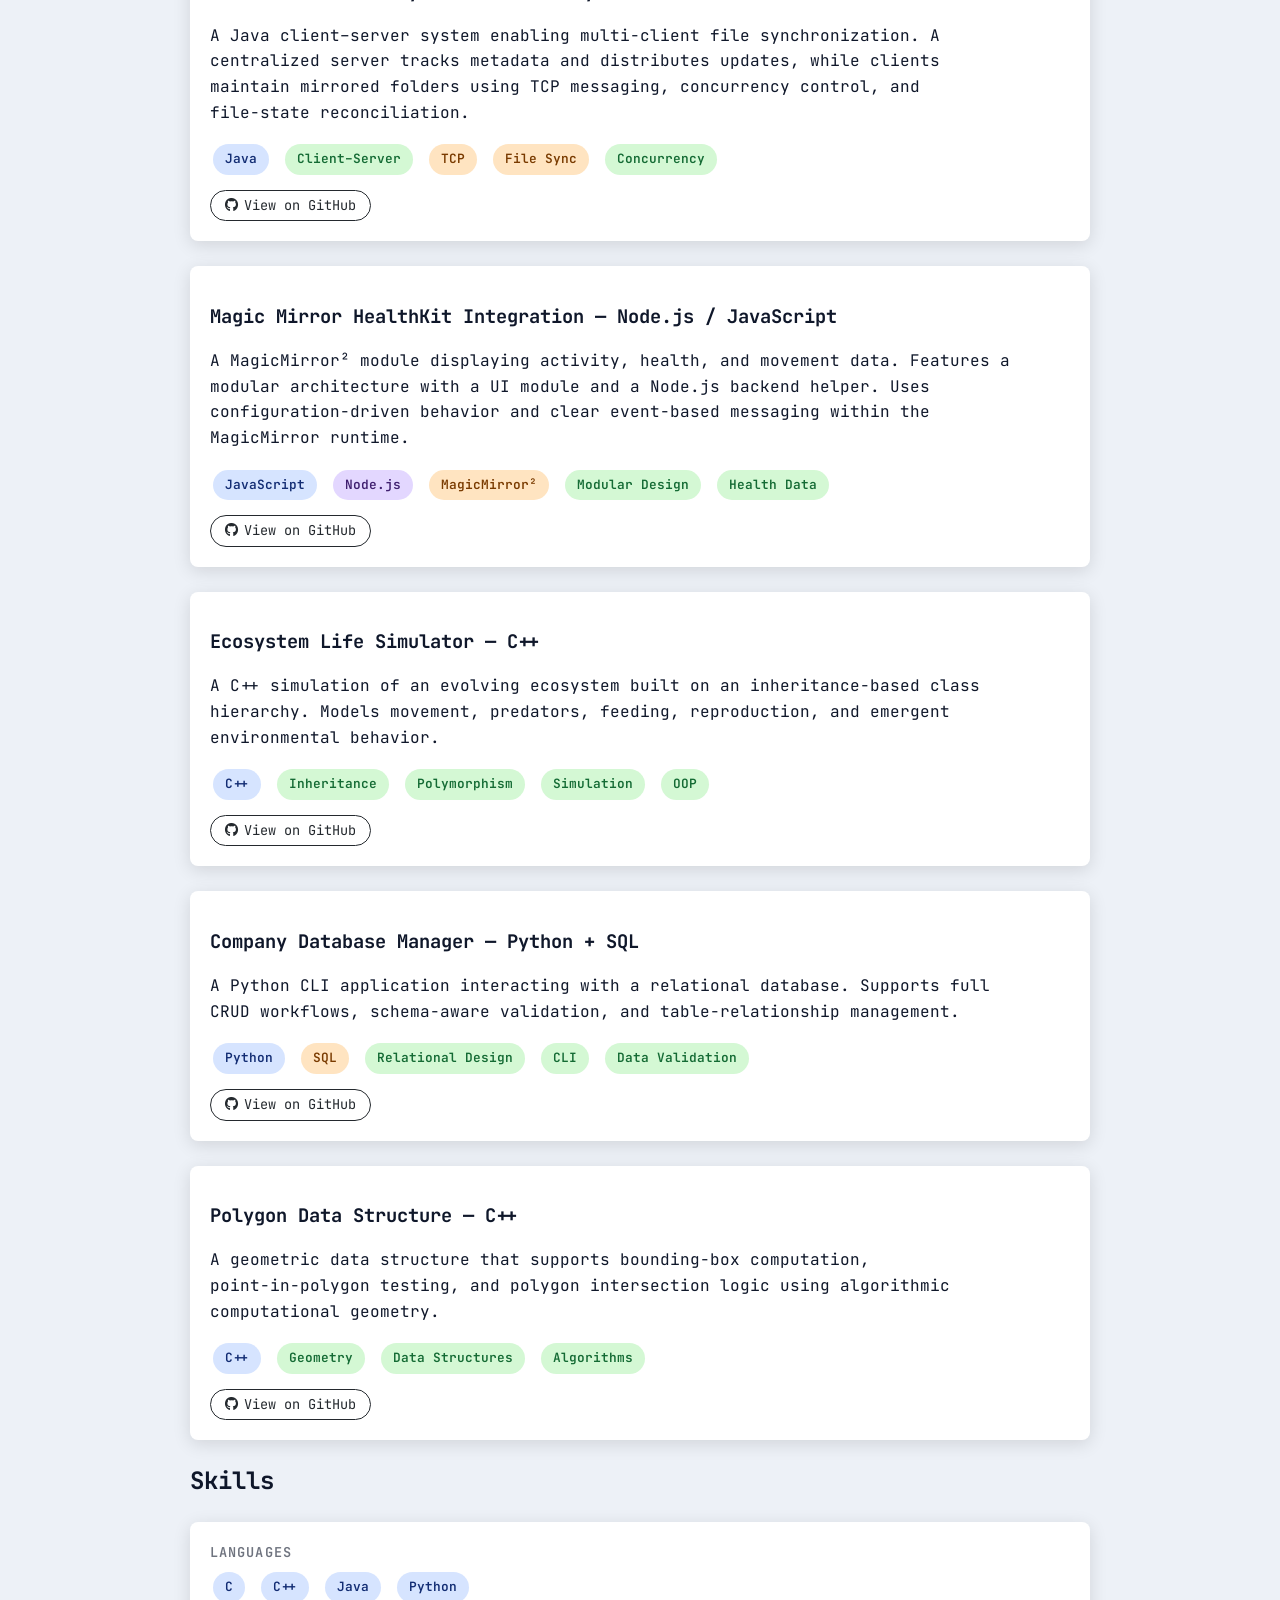
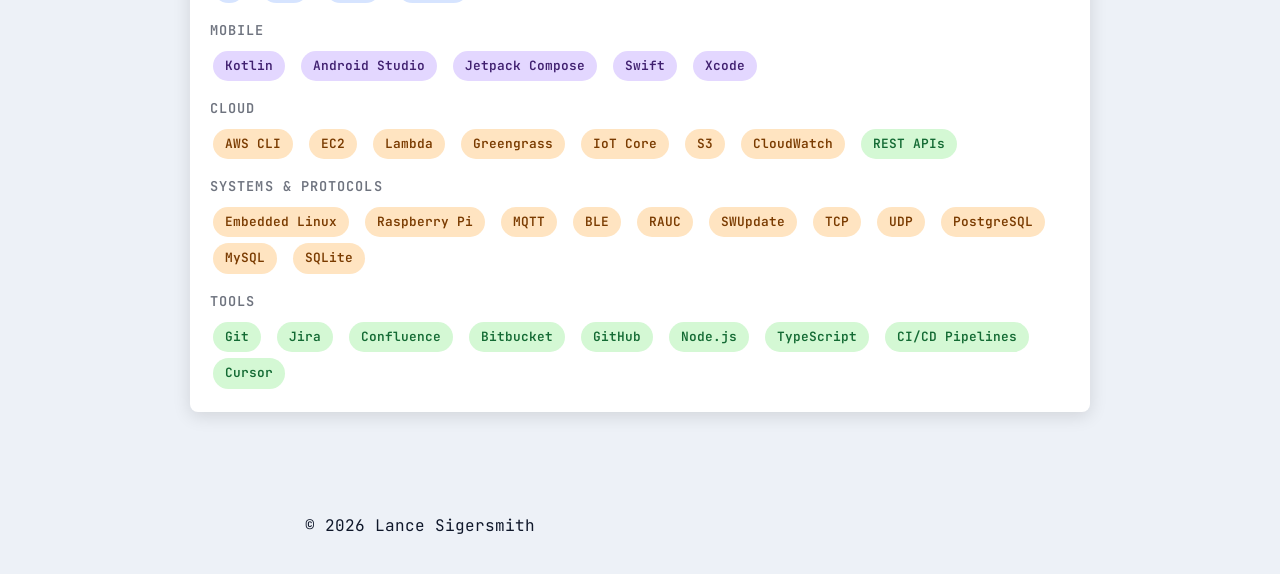
==== commit 3d2d400e: "Update experience, Rotunda, and skills to match current resume Fix SE I role location (Towson, MD), " ====
--- a/index.html
+++ b/index.html
@@ -55,20 +55,21 @@
 
     <div class="card">
       <h3>Software Engineer I — Stanley Black &amp; Decker</h3>
-      <p><strong>May 2026 – Present</strong> · New Britain, CT</p>
+      <p><strong>May 2026 – Present</strong> · Towson, MD</p>
       <ul>
-        <li>Developed an Android application featuring BLE scanning and real-time data collection from Bluetooth devices.</li>
-        <li>Integrated existing API with Android application to enable cloud data ingestion and authentication.</li>
-        <li>Rapidly acquired Android and Kotlin proficiency by
-leveraging Cursor AI to accelerate development and ship production-ready
- features within 6 months.</li>
+        <li>Architected and developed Tool Connect Gateway, an Android application performing BLE scanning and real-time data collection from Bluetooth devices that integrates with backend service to enable authentication and cloud data ingestion; wrote unit tests to validate core functionality.</li>
+        <li>Resolved bugs and shipped new features across the Tool Connect Android/iOS apps and shared KMP codebase, collaborating across mobile, backend, and QA teams via code review and CI/CD pipelines.</li>
+        <li>Developed an internal Android application enabling Bluetooth tool connection with features such as firmware updates, factory resets, and writing to Bluetooth characteristics, quickly ramping up on Kotlin and Android via Cursor AI.</li>
       </ul>
       <div class="tags">
         <span class="tag lang">Kotlin</span>
         <span class="tag sys">Android</span>
+        <span class="tag sys">iOS</span>
         <span class="tag sys">BLE</span>
         <span class="tag framework">AWS</span>
         <span class="tag framework">Jetpack Compose</span>
+        <span class="tag framework">KMP</span>
+        <span class="tag concept">CI/CD</span>
       </div>
     </div>
 
@@ -173,15 +174,18 @@
       <h3>Rotunda — TypeScript / Kotlin / Android</h3>
       <p>A political intelligence platform ingesting data from 8+
 federal government APIs (Congress.gov, CourtListener, Federal Register,
-roll call feeds) via a fault-tolerant Node.js pipeline, deployed on
-Raspberry Pi with PostgreSQL and Redis. Indexes 20,000+ bills and 500+
-congressional members across two terms. Includes a native Android client
- built with Kotlin and Jetpack Compose that consumes the backend REST
-API with real-time updates.</p>
+roll call feeds) via a fault-tolerant Node.js/TypeScript pipeline using
+BullMQ queues, deployed on Raspberry Pi with PostgreSQL and Redis.
+Indexes 20,000+ bills and 500+ congressional members across two terms,
+using a raw-fetch staging table to reliably handle high-volume,
+unreliable upstream data. Includes a native Android client built with
+Kotlin and Jetpack Compose that consumes the backend REST API with
+real-time updates.</p>
       <div class="tags">
         <span class="tag lang">TypeScript</span>
         <span class="tag lang">Kotlin</span>
         <span class="tag framework">Node.js</span>
+        <span class="tag framework">BullMQ</span>
         <span class="tag framework">Jetpack Compose</span>
         <span class="tag sys">Android</span>
         <span class="tag sys">PostgreSQL</span>
@@ -377,6 +381,8 @@
         <span class="tag sys">Greengrass</span>
         <span class="tag sys">IoT Core</span>
         <span class="tag sys">S3</span>
+        <span class="tag sys">CloudWatch</span>
+        <span class="tag concept">REST APIs</span>
       </div>
       <p style="margin:0 0 6px; font-weight:600; font-size:0.85rem; opacity:0.6; text-transform:uppercase; letter-spacing:0.08em;">Systems &amp; Protocols</p>
       <div style="margin-bottom:14px;">
@@ -389,6 +395,7 @@
         <span class="tag sys">TCP</span>
         <span class="tag sys">UDP</span>
         <span class="tag sys">PostgreSQL</span>
+        <span class="tag sys">MySQL</span>
         <span class="tag sys">SQLite</span>
       </div>
       <p style="margin:0 0 6px; font-weight:600; font-size:0.85rem; opacity:0.6; text-transform:uppercase; letter-spacing:0.08em;">Tools</p>
@@ -400,6 +407,8 @@
         <span class="tag concept">GitHub</span>
         <span class="tag concept">Node.js</span>
         <span class="tag concept">TypeScript</span>
+        <span class="tag concept">CI/CD Pipelines</span>
+        <span class="tag concept">Cursor</span>
       </div>
     </div>
   </div>
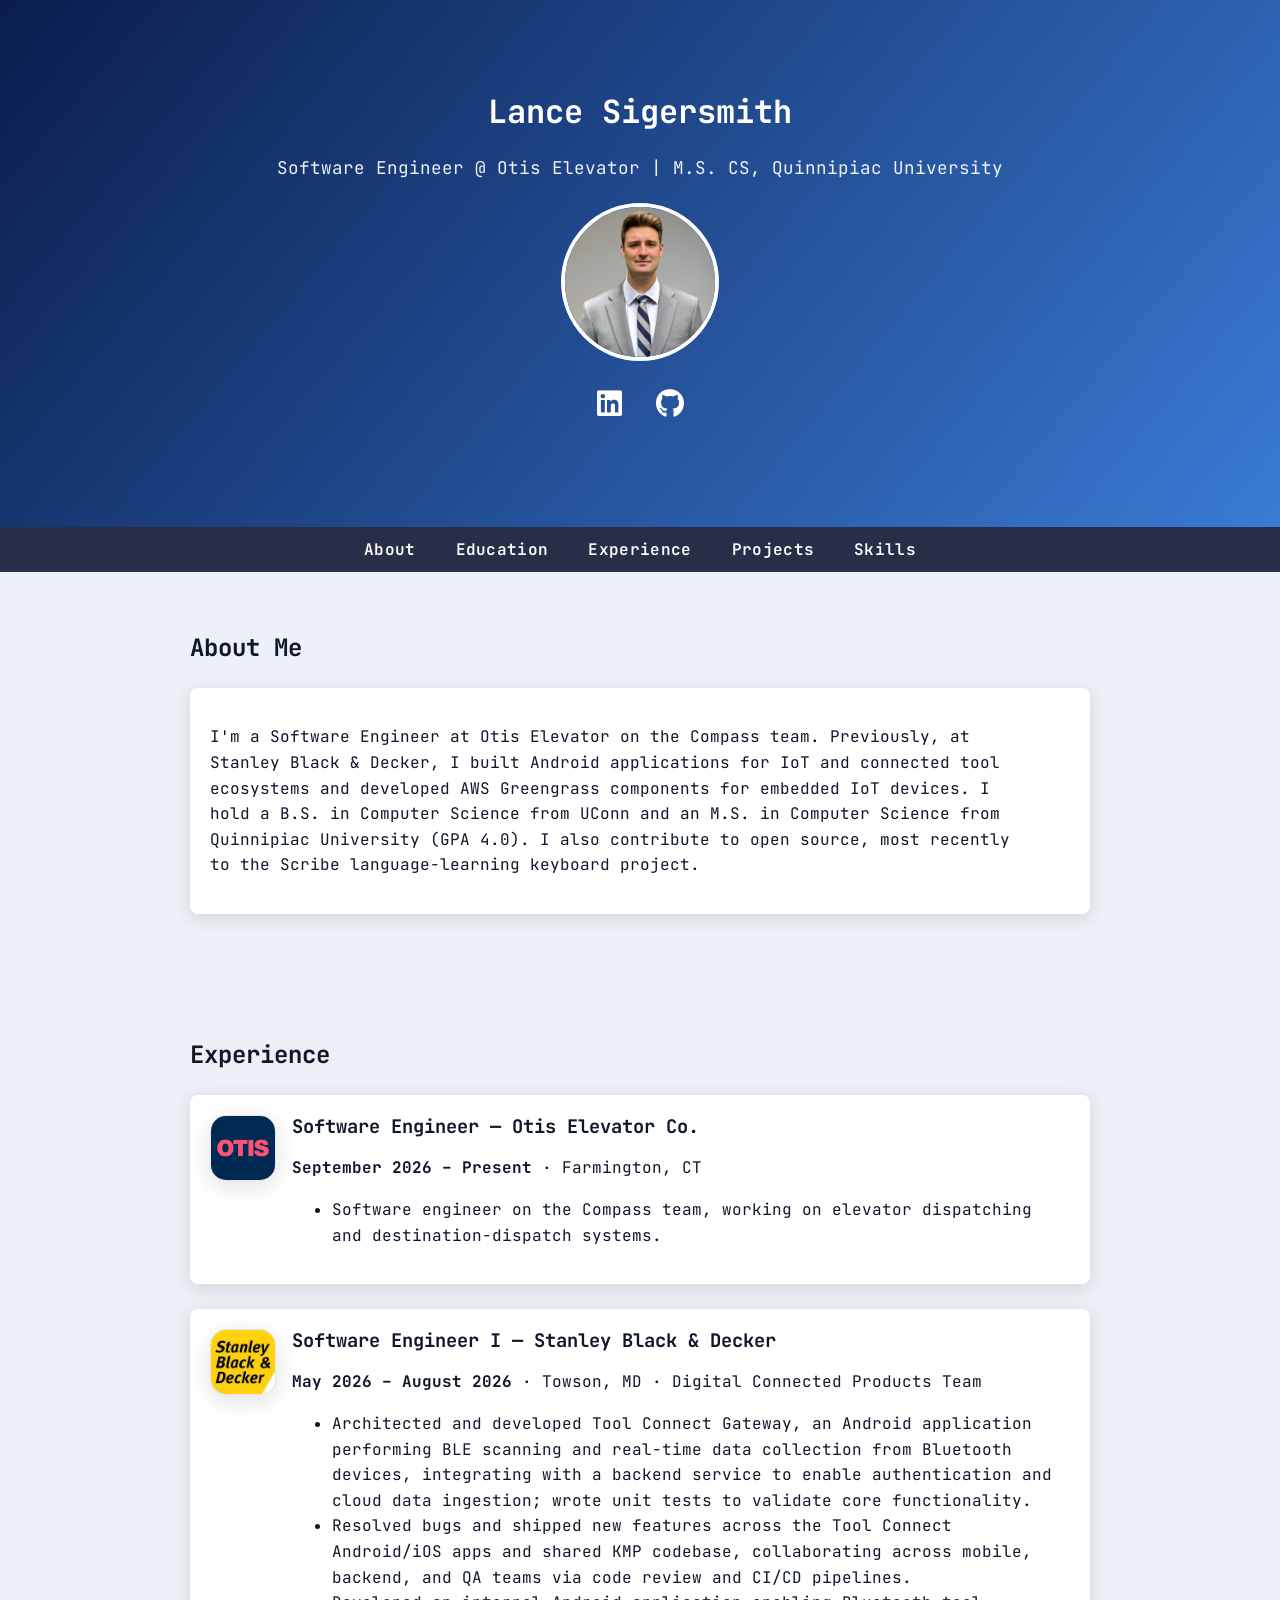
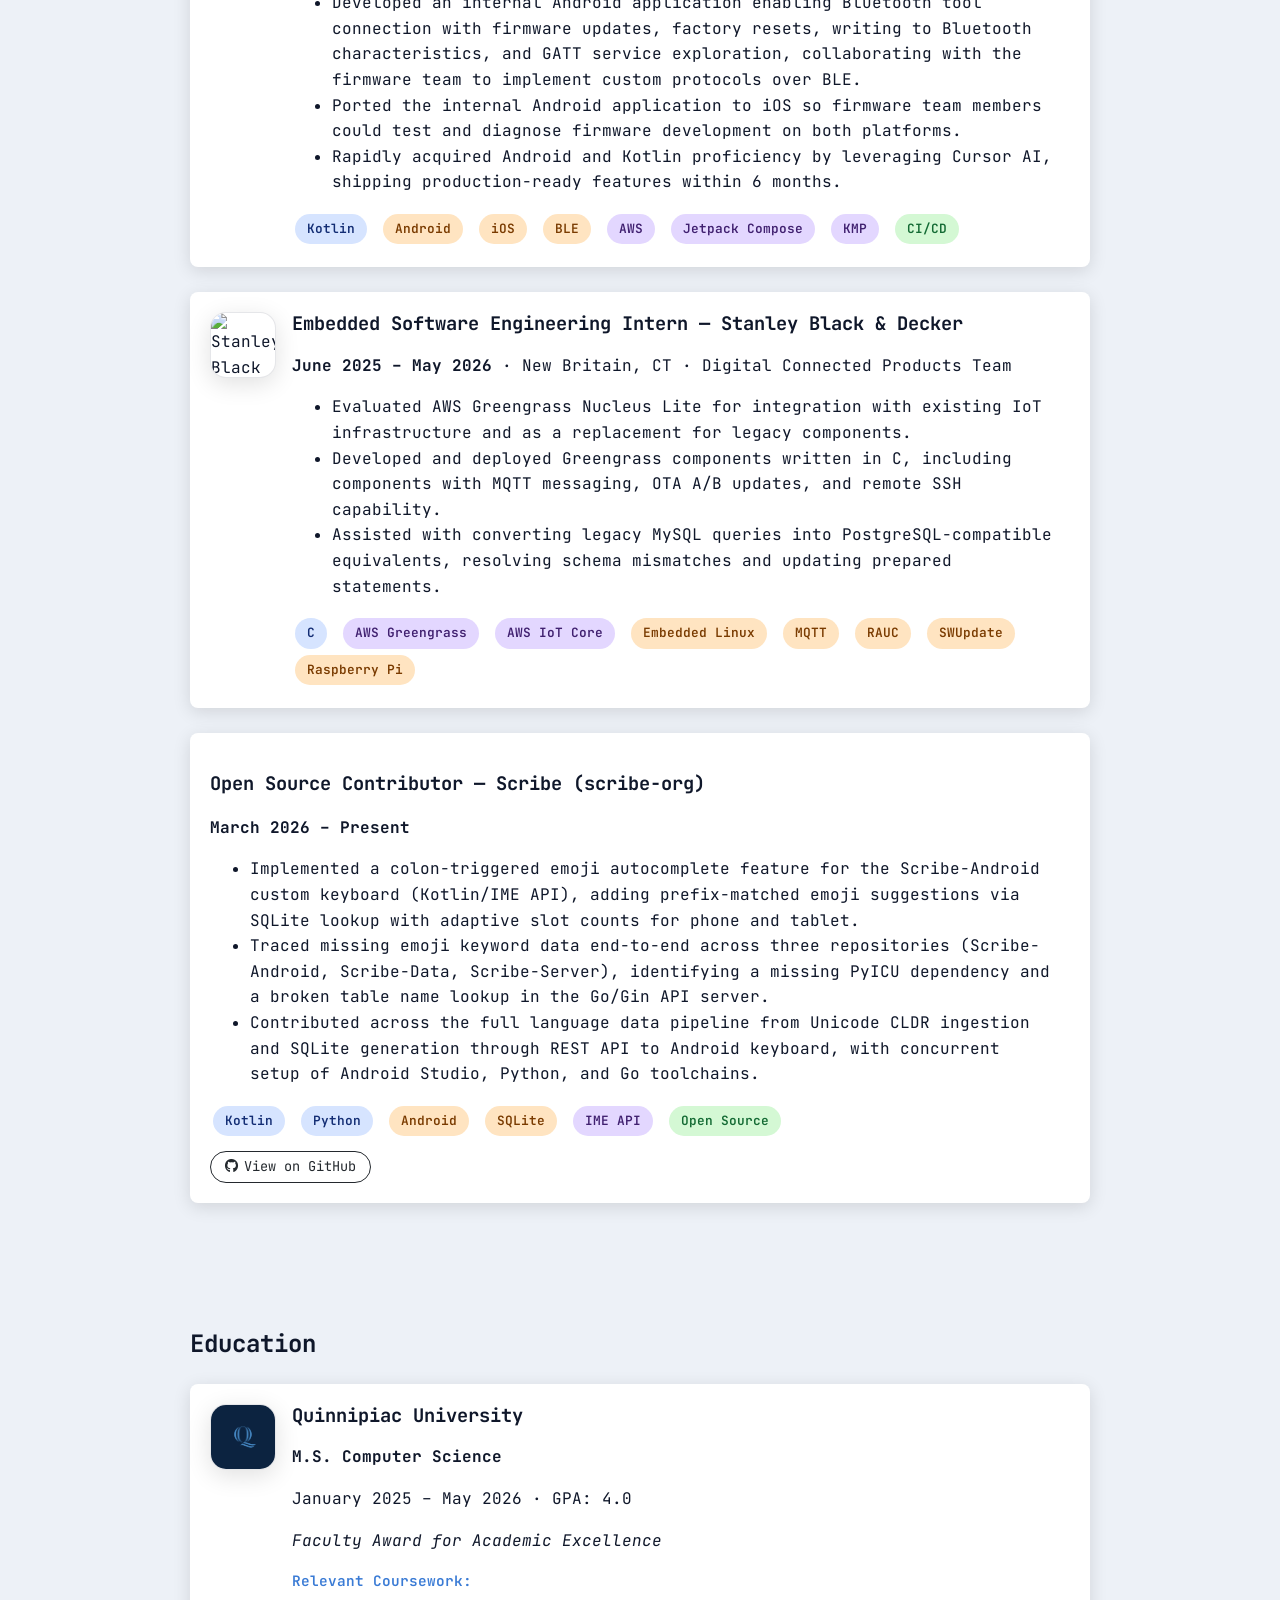
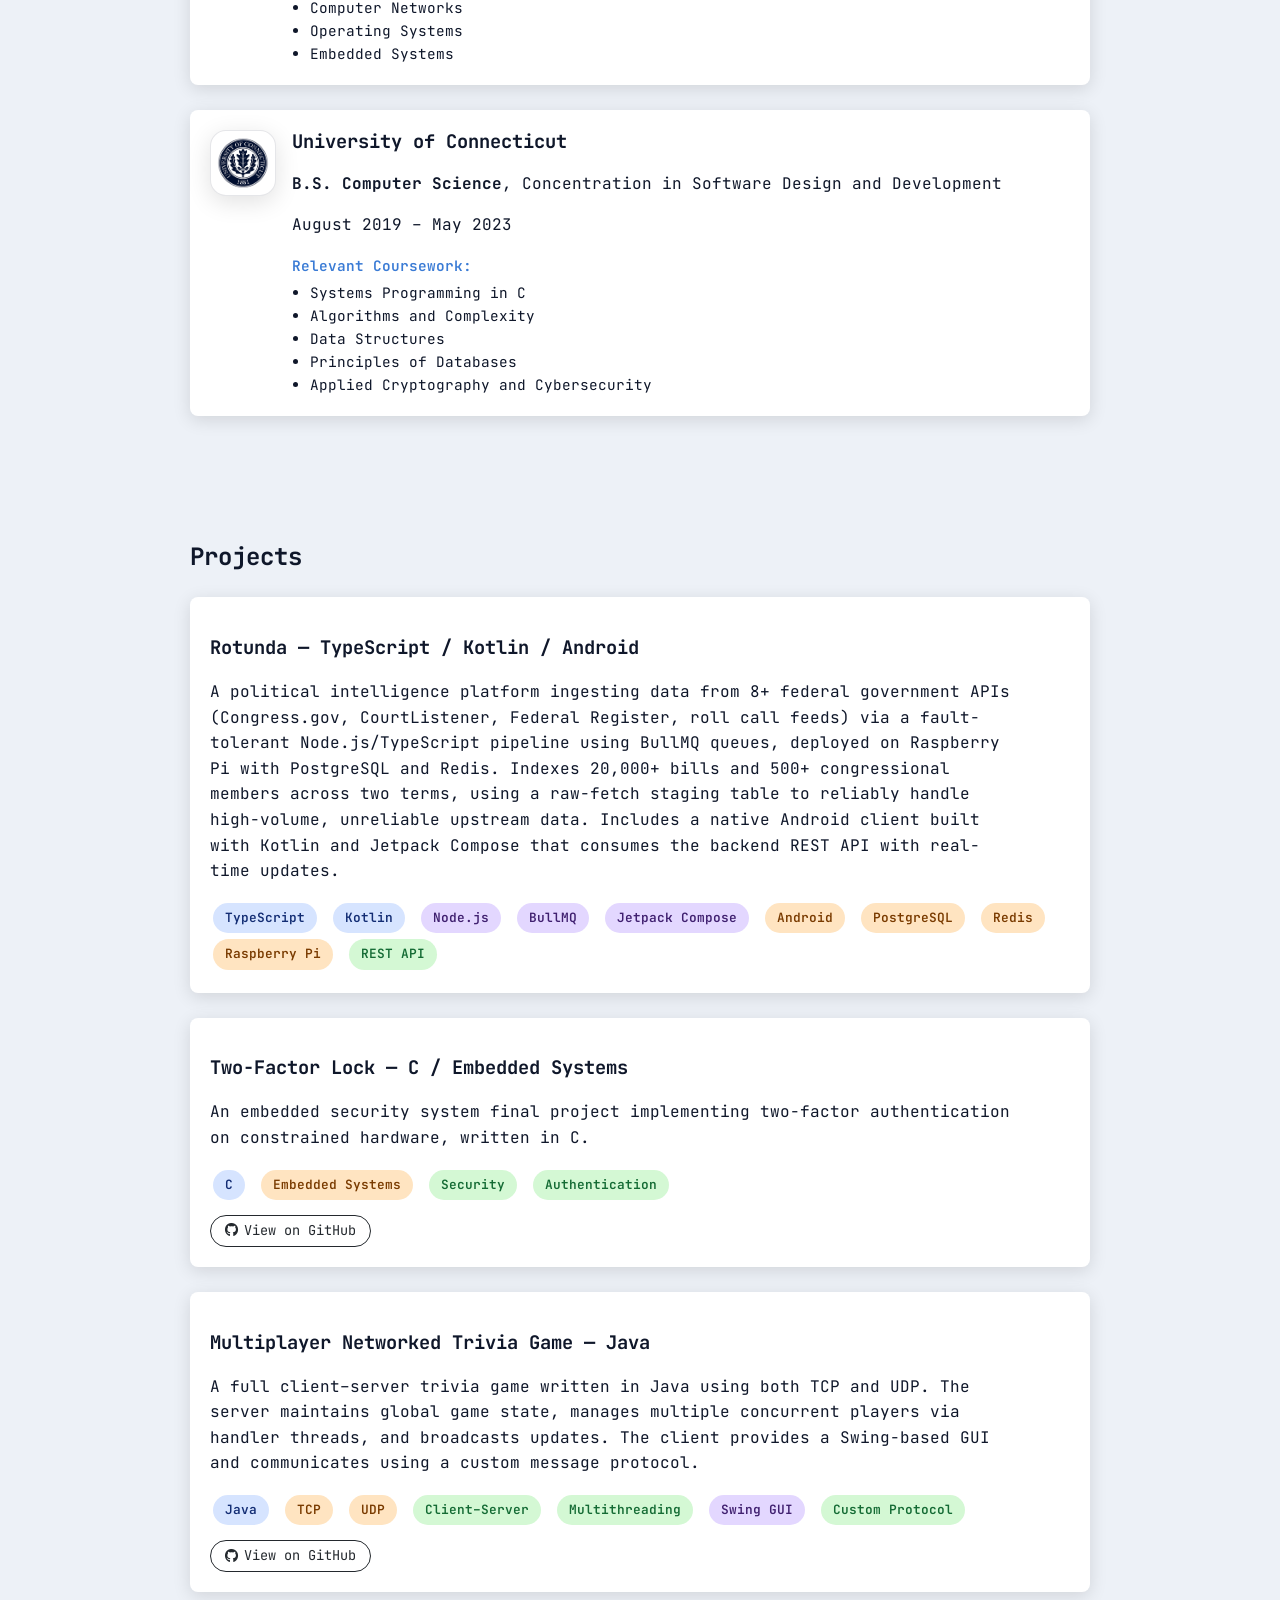
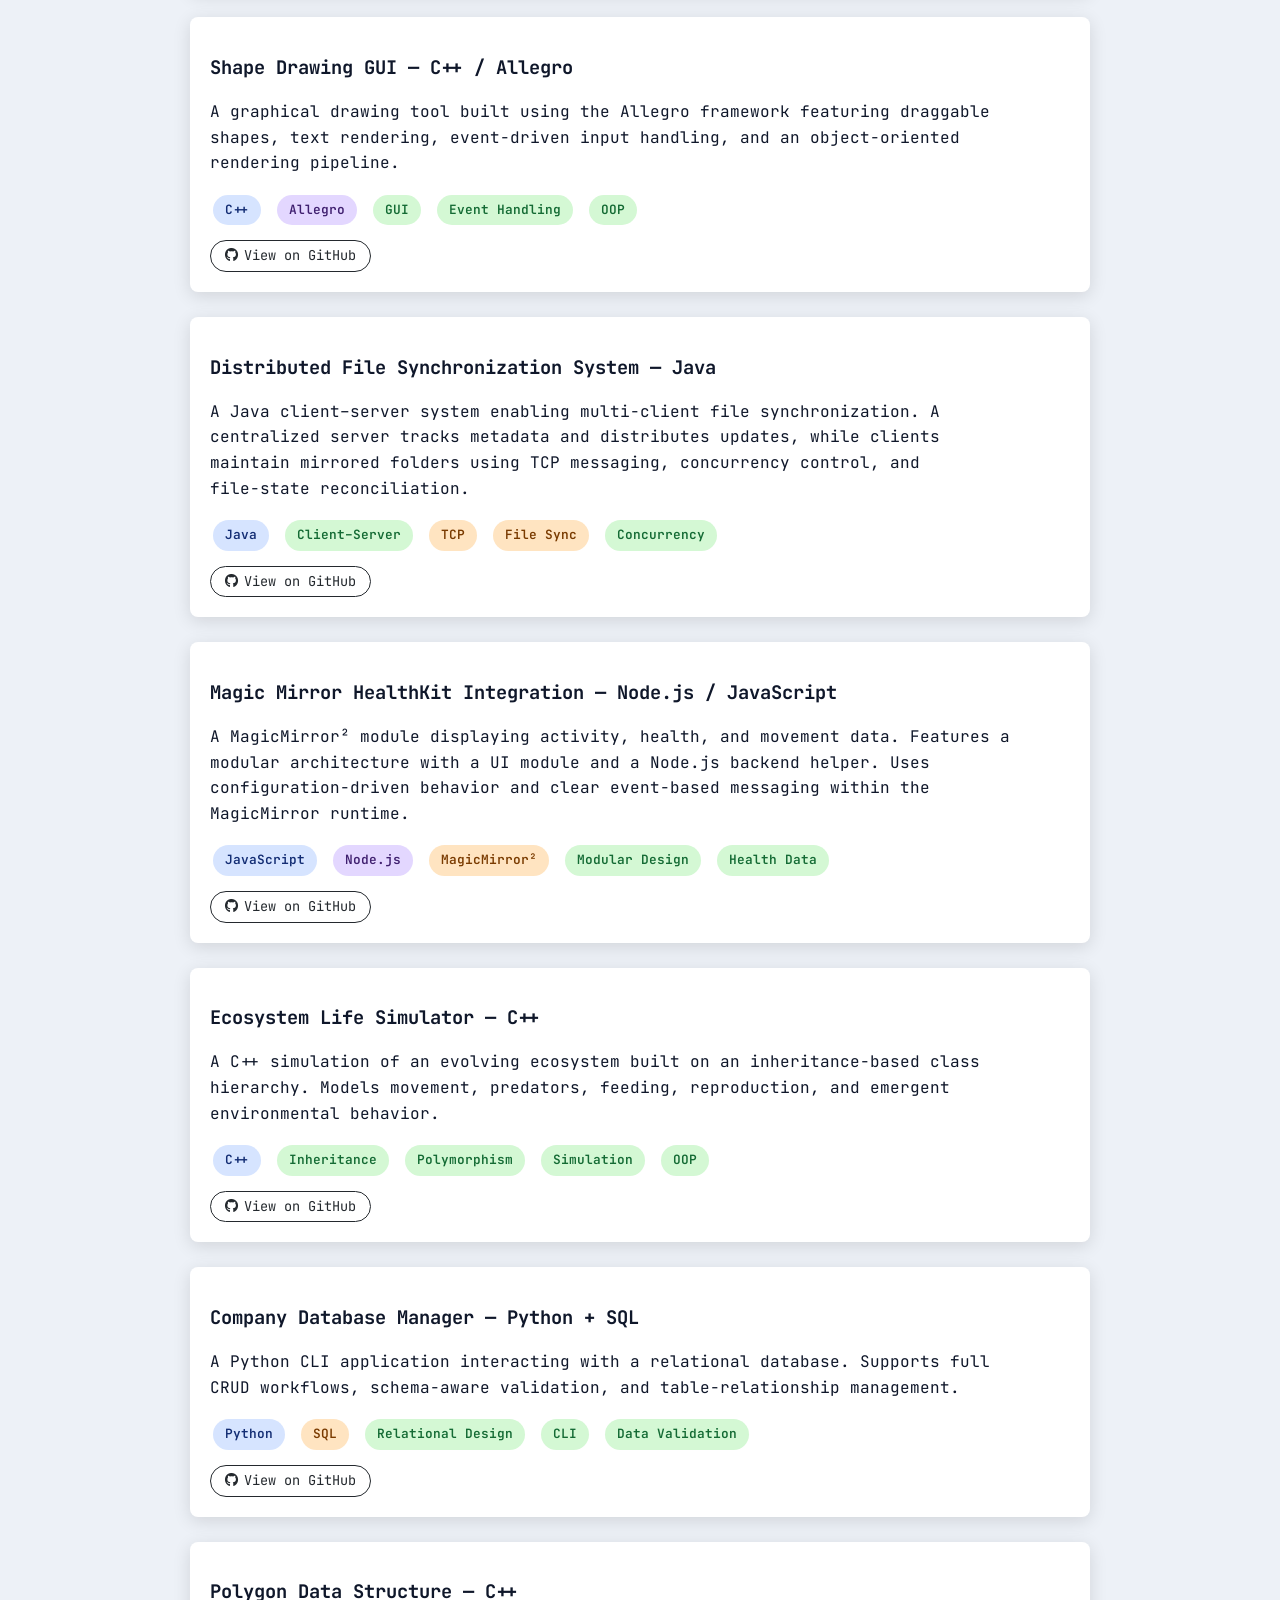
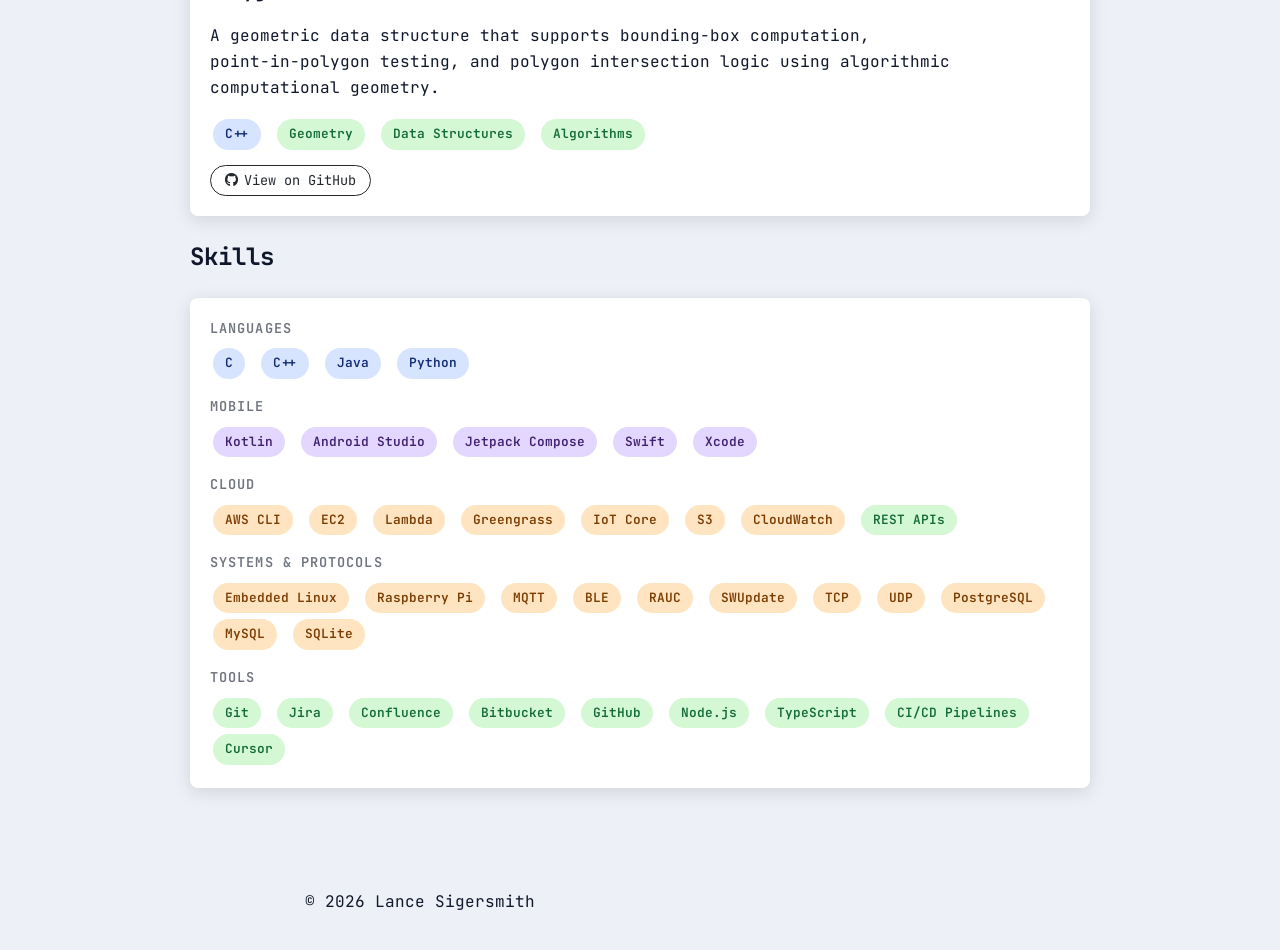
==== commit 9259ac7d: "New role at Otis. Company logos." ====
--- a/index.html
+++ b/index.html
@@ -20,7 +20,7 @@
   <!-- HERO HEADER -->
   <header>
     <h1>Lance Sigersmith</h1>
-    <p class="subtitle">Software Engineer I @ Stanley Black &amp; Decker | M.S. CS, Quinnipiac University</p>
+    <p class="subtitle">Software Engineer @ Otis Elevator | M.S. CS, Quinnipiac University</p>
     <img src="images/headshot.jpg" class="profile-pic" alt="Profile Photo">
 
     <div class="social-icons" style="margin-top: 10px;">
@@ -42,9 +42,10 @@
   <div class="section" id="about">
     <h2>About Me</h2>
     <div class="card">
-      <p>I'm a Software Engineer at Stanley Black &amp; Decker focused on mobile development, building Android
-        applications for IoT and connected tool ecosystems. I hold a B.S. in Computer Science from UConn
-        and an M.S. in Computer Science from Quinnipiac University (GPA 4.0).
+      <p>I'm a Software Engineer at Otis Elevator on the Compass team. Previously, at Stanley Black &amp; Decker,
+        I built Android applications for IoT and connected tool ecosystems and developed AWS Greengrass
+        components for embedded IoT devices. I hold a B.S. in Computer Science from UConn and an M.S. in
+        Computer Science from Quinnipiac University (GPA 4.0).
         I also contribute to open source, most recently to the Scribe language-learning keyboard project.
       </p>
     </div>
@@ -54,47 +55,72 @@
     <h2>Experience</h2>
 
     <div class="card">
-      <h3>Software Engineer I — Stanley Black &amp; Decker</h3>
-      <p><strong>May 2026 – Present</strong> · Towson, MD</p>
-      <ul>
-        <li>Architected and developed Tool Connect Gateway, an Android application performing BLE scanning and real-time data collection from Bluetooth devices that integrates with backend service to enable authentication and cloud data ingestion; wrote unit tests to validate core functionality.</li>
-        <li>Resolved bugs and shipped new features across the Tool Connect Android/iOS apps and shared KMP codebase, collaborating across mobile, backend, and QA teams via code review and CI/CD pipelines.</li>
-        <li>Developed an internal Android application enabling Bluetooth tool connection with features such as firmware updates, factory resets, and writing to Bluetooth characteristics, quickly ramping up on Kotlin and Android via Cursor AI.</li>
-      </ul>
-      <div class="tags">
-        <span class="tag lang">Kotlin</span>
-        <span class="tag sys">Android</span>
-        <span class="tag sys">iOS</span>
-        <span class="tag sys">BLE</span>
-        <span class="tag framework">AWS</span>
-        <span class="tag framework">Jetpack Compose</span>
-        <span class="tag framework">KMP</span>
-        <span class="tag concept">CI/CD</span>
-      </div>
-    </div>
-
-    <div class="card">
-      <h3>Software Engineering Intern — Stanley Black &amp; Decker</h3>
-      <p><strong>June 2025 – May 2026</strong> · New Britain, CT</p>
-      <ul>
-        <li>Evaluated AWS Greengrass Nucleus Lite for integration with
+      <div class="exp-card">
+        <img src="images/otis.jpg" alt="Otis Elevator Co. logo" class="edu-logo" loading="lazy">
+        <div>
+          <h3>Software Engineer — Otis Elevator Co.</h3>
+          <p><strong>September 2026 – Present</strong> · Farmington, CT</p>
+          <ul>
+            <li>Software engineer on the Compass team, working on elevator dispatching and destination-dispatch systems.</li>
+          </ul>
+        </div>
+      </div>
+    </div>
+
+    <div class="card">
+      <div class="exp-card">
+        <img src="images/sbd.jpg" alt="Stanley Black &amp; Decker logo" class="edu-logo" loading="lazy">
+        <div>
+          <h3>Software Engineer I — Stanley Black &amp; Decker</h3>
+          <p><strong>May 2026 – August 2026</strong> · Towson, MD · Digital Connected Products Team</p>
+          <ul>
+            <li>Architected and developed Tool Connect Gateway, an Android application performing BLE scanning and real-time data collection from Bluetooth devices, integrating with a backend service to enable authentication and cloud data ingestion; wrote unit tests to validate core functionality.</li>
+            <li>Resolved bugs and shipped new features across the Tool Connect Android/iOS apps and shared KMP codebase, collaborating across mobile, backend, and QA teams via code review and CI/CD pipelines.</li>
+            <li>Developed an internal Android application enabling Bluetooth tool connection with firmware updates, factory resets, writing to Bluetooth characteristics, and GATT service exploration, collaborating with the firmware team to implement custom protocols over BLE.</li>
+            <li>Ported the internal Android application to iOS so firmware team members could test and diagnose firmware development on both platforms.</li>
+            <li>Rapidly acquired Android and Kotlin proficiency by leveraging Cursor AI, shipping production-ready features within 6 months.</li>
+          </ul>
+          <div class="tags">
+            <span class="tag lang">Kotlin</span>
+            <span class="tag sys">Android</span>
+            <span class="tag sys">iOS</span>
+            <span class="tag sys">BLE</span>
+            <span class="tag framework">AWS</span>
+            <span class="tag framework">Jetpack Compose</span>
+            <span class="tag framework">KMP</span>
+            <span class="tag concept">CI/CD</span>
+          </div>
+        </div>
+      </div>
+    </div>
+
+    <div class="card">
+      <div class="exp-card">
+        <img src="images/sbd.png" alt="Stanley Black &amp; Decker logo" class="edu-logo" loading="lazy">
+        <div>
+          <h3>Embedded Software Engineering Intern — Stanley Black &amp; Decker</h3>
+          <p><strong>June 2025 – May 2026</strong> · New Britain, CT · Digital Connected Products Team</p>
+          <ul>
+            <li>Evaluated AWS Greengrass Nucleus Lite for integration with
 existing IoT infrastructure and as a replacement for legacy components.</li>
-        <li>Developed and deployed Greengrass components written in C,
+            <li>Developed and deployed Greengrass components written in C,
 including components with MQTT messaging, OTA A/B updates, and remote
 SSH capability.</li>
-        <li>Assisted with converting legacy MySQL queries into
+            <li>Assisted with converting legacy MySQL queries into
 PostgreSQL-compatible equivalents, resolving schema mismatches and
 updating prepared statements.</li>
-      </ul>
-      <div class="tags">
-        <span class="tag lang">C</span>
-        <span class="tag framework">AWS Greengrass</span>
-        <span class="tag framework">AWS IoT Core</span>
-        <span class="tag sys">Embedded Linux</span>
-        <span class="tag sys">MQTT</span>
-        <span class="tag sys">RAUC</span>
-        <span class="tag sys">SWUpdate</span>
-        <span class="tag sys">Raspberry Pi</span>
+          </ul>
+          <div class="tags">
+            <span class="tag lang">C</span>
+            <span class="tag framework">AWS Greengrass</span>
+            <span class="tag framework">AWS IoT Core</span>
+            <span class="tag sys">Embedded Linux</span>
+            <span class="tag sys">MQTT</span>
+            <span class="tag sys">RAUC</span>
+            <span class="tag sys">SWUpdate</span>
+            <span class="tag sys">Raspberry Pi</span>
+          </div>
+        </div>
       </div>
     </div>
 
--- a/css/styles.css
+++ b/css/styles.css
@@ -114,11 +114,16 @@
   margin-top: 10px;
 }
 
-.edu-card {
+.edu-card,
+.exp-card {
   display: grid;
   grid-template-columns: auto 1fr;
   gap: 16px;
   align-items: start;
+}
+
+.exp-card h3 {
+  margin: 0 0 6px;
 }
 
 .coursework-label {
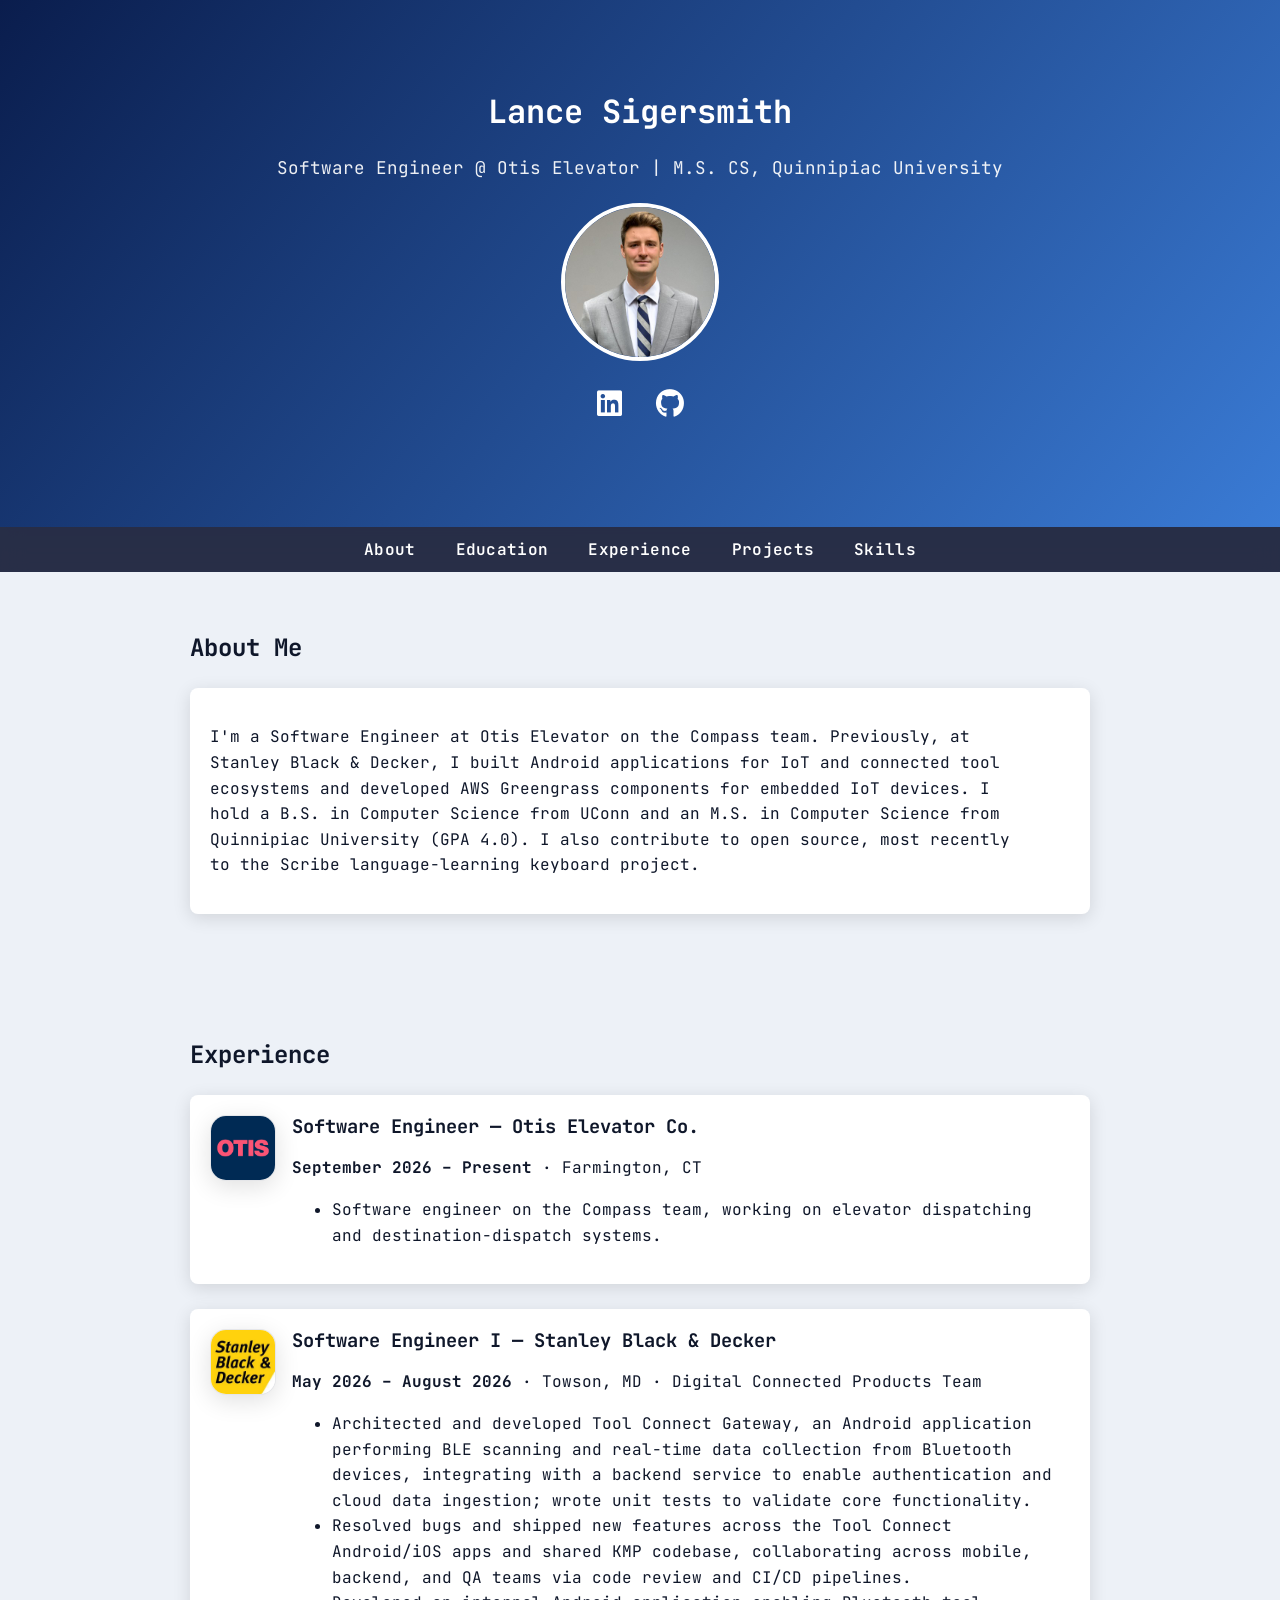
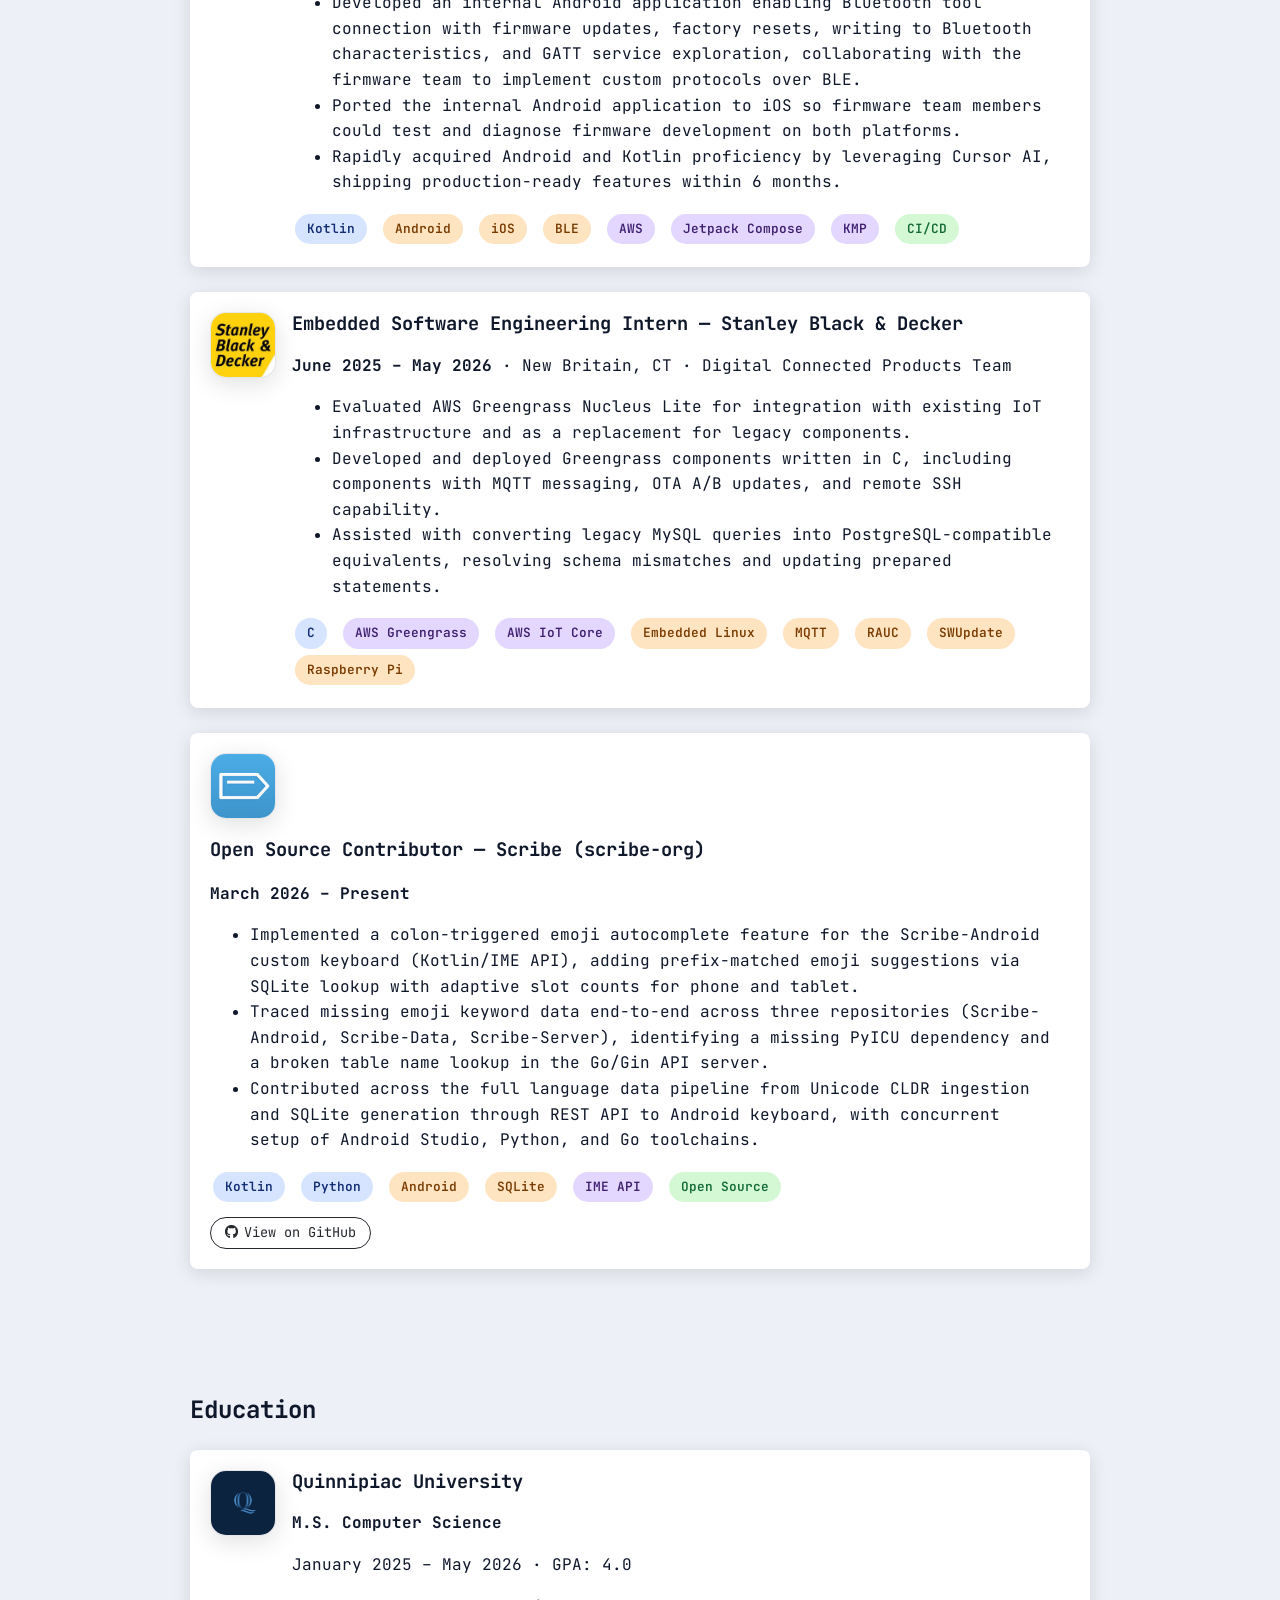
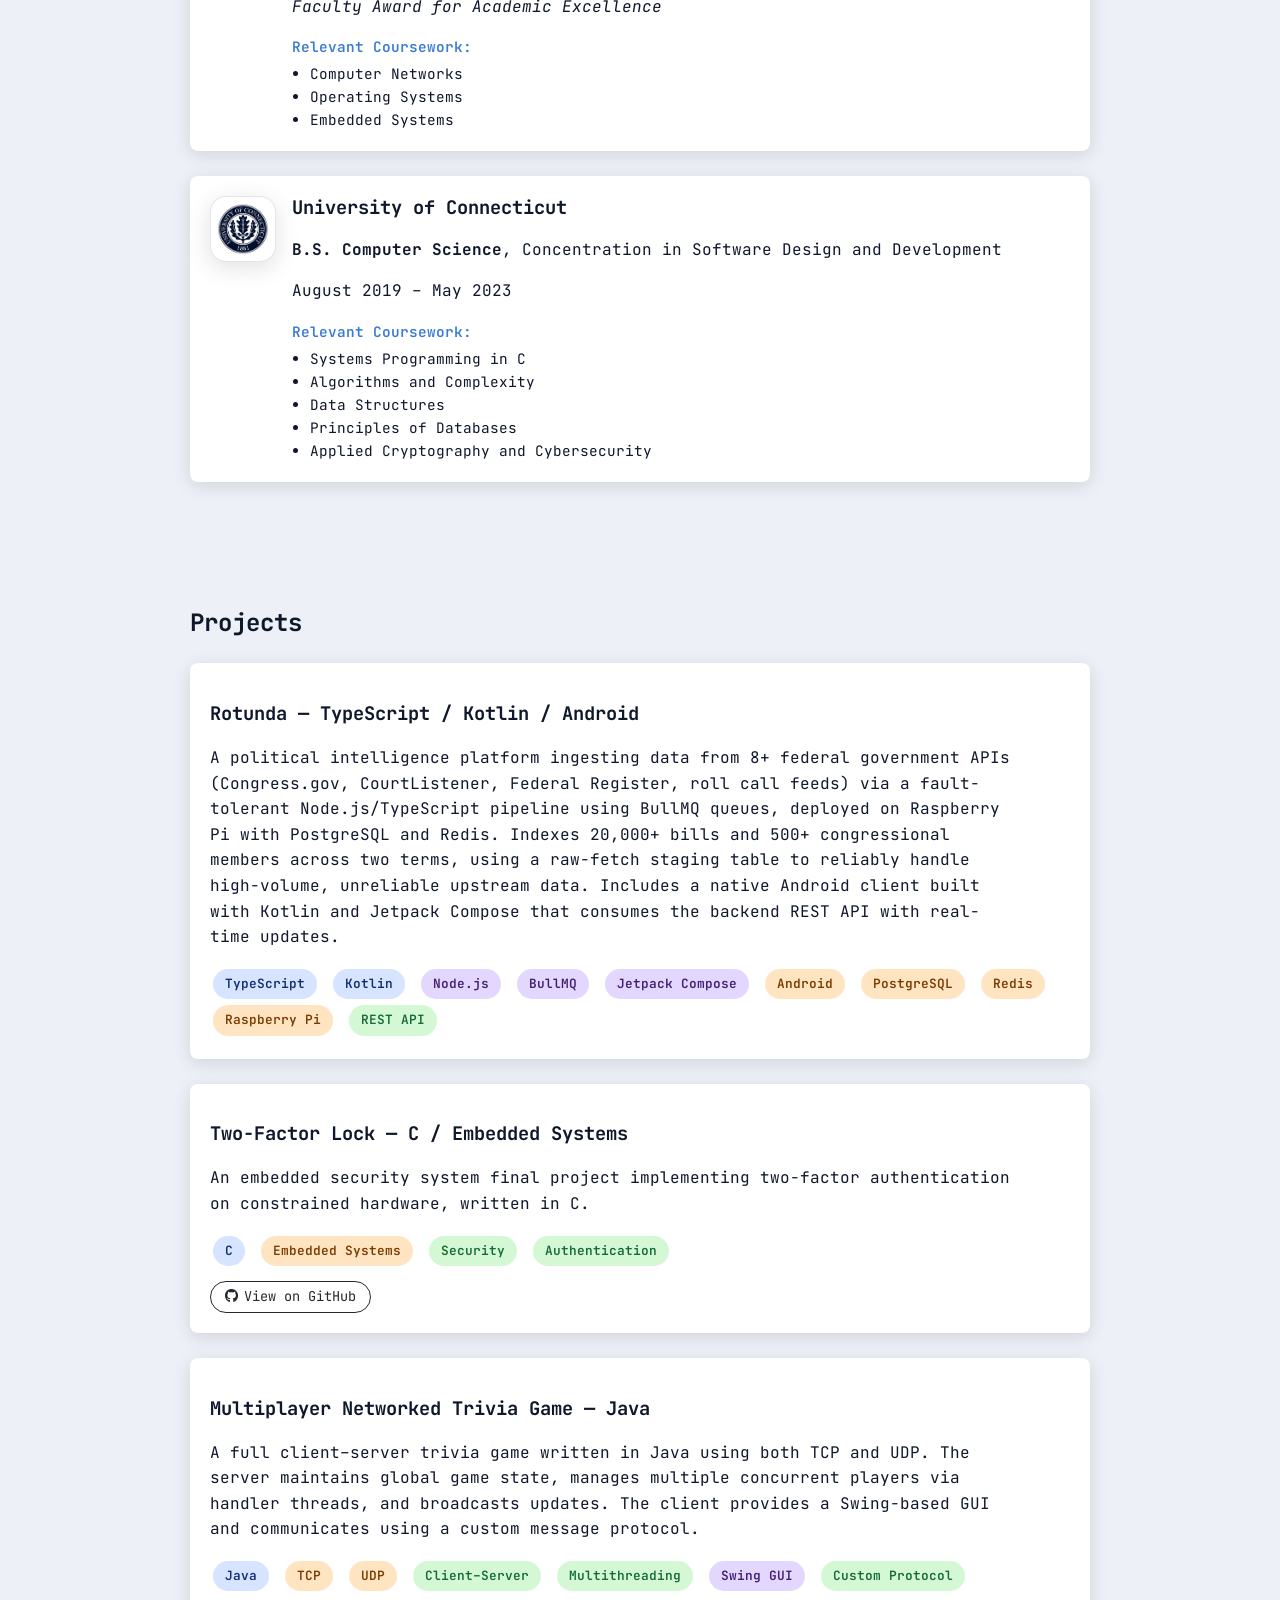
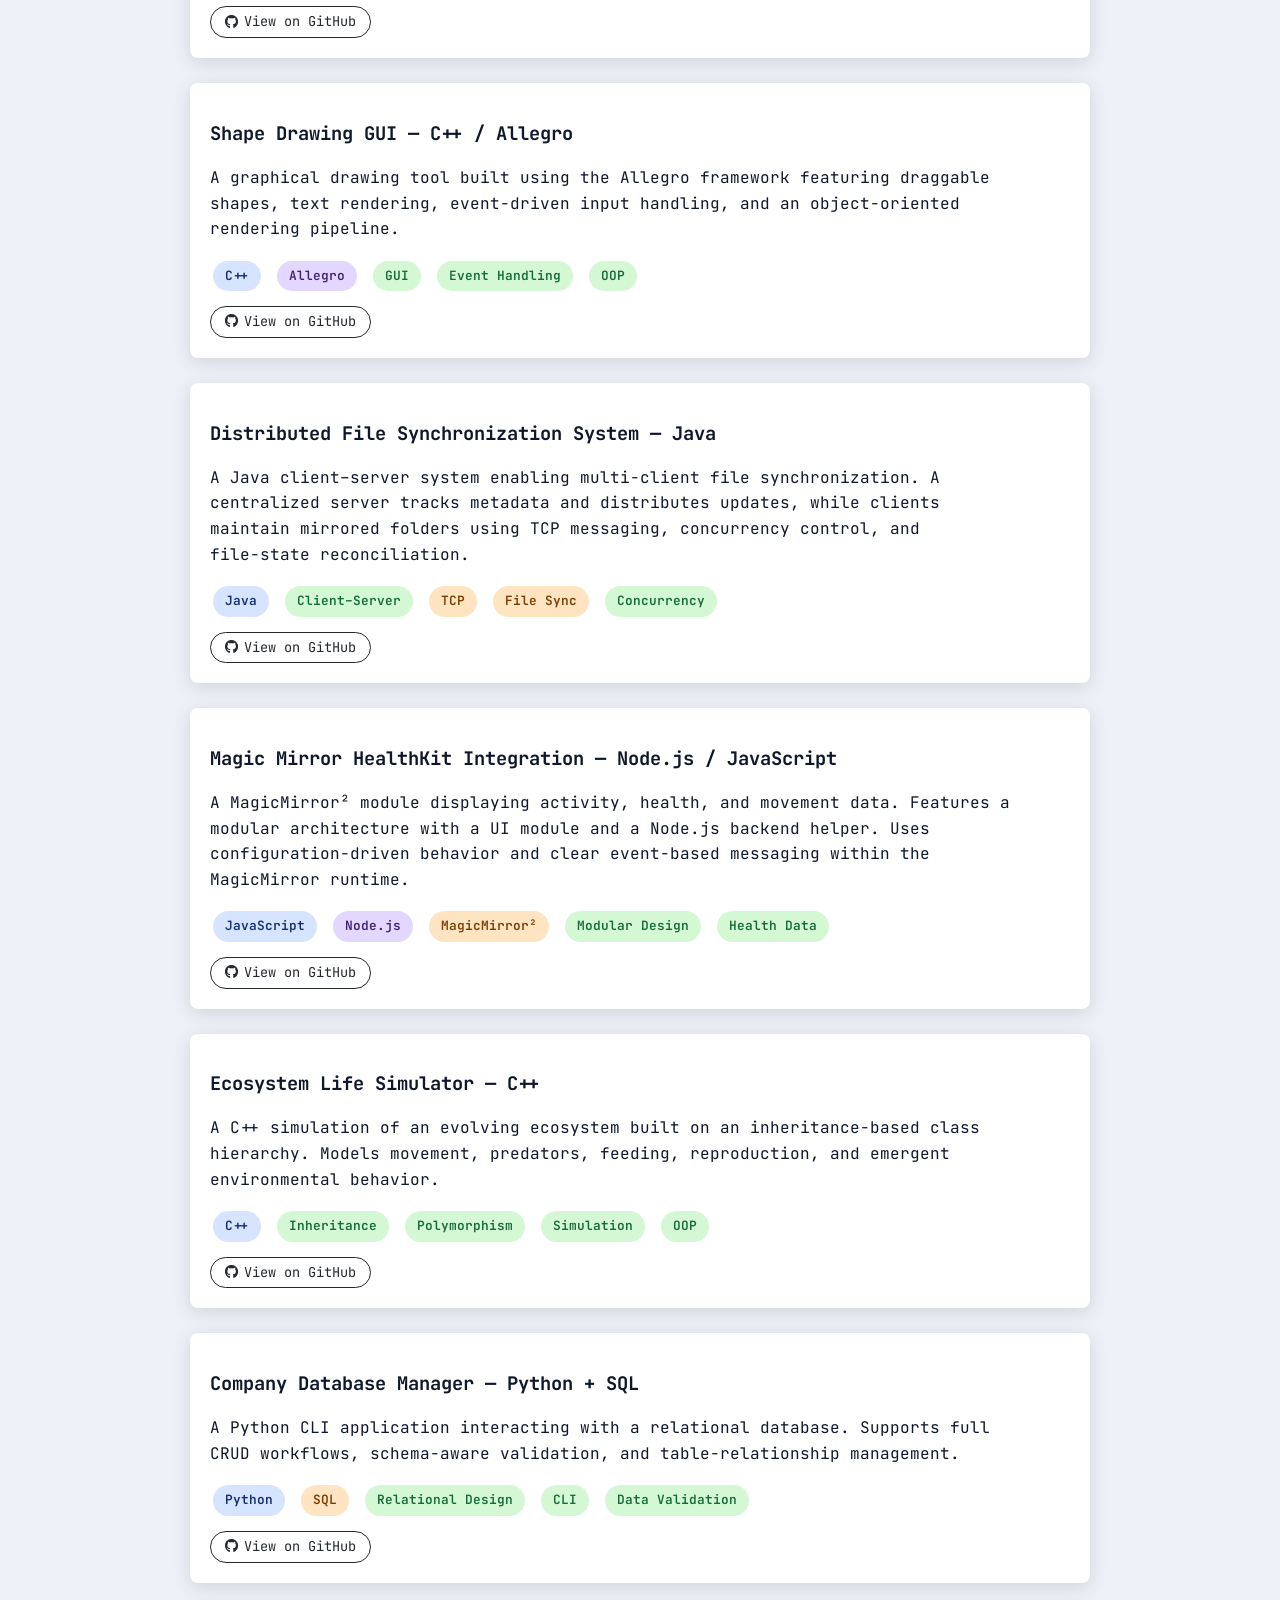
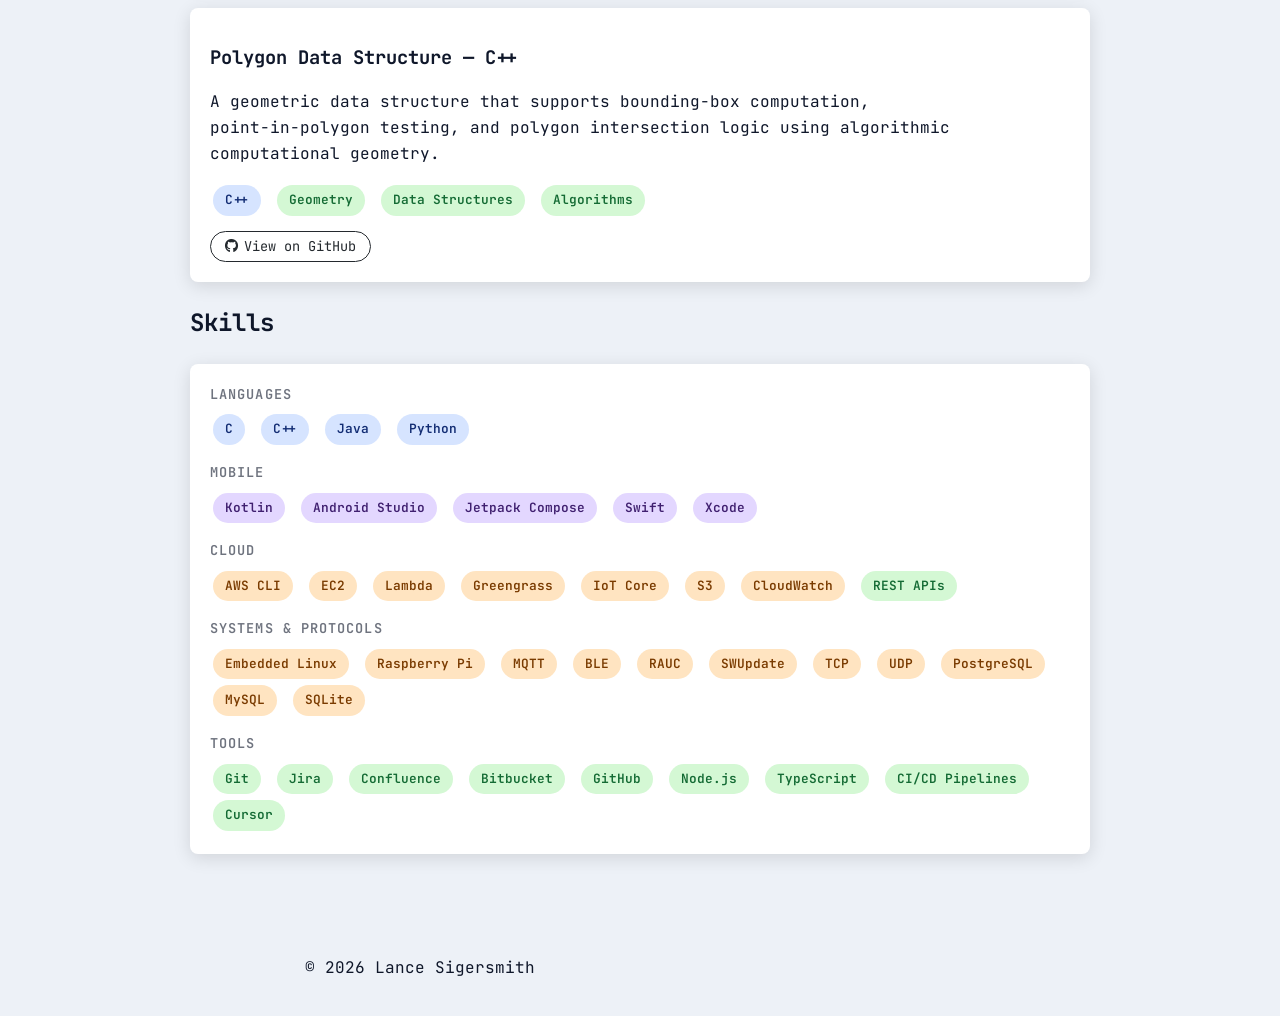
==== commit ae652e06: "Scribe logo" ====
--- a/index.html
+++ b/index.html
@@ -96,7 +96,7 @@
 
     <div class="card">
       <div class="exp-card">
-        <img src="images/sbd.png" alt="Stanley Black &amp; Decker logo" class="edu-logo" loading="lazy">
+        <img src="images/sbd.jpg" alt="Stanley Black &amp; Decker logo" class="edu-logo" loading="lazy">
         <div>
           <h3>Embedded Software Engineering Intern — Stanley Black &amp; Decker</h3>
           <p><strong>June 2025 – May 2026</strong> · New Britain, CT · Digital Connected Products Team</p>
@@ -125,6 +125,7 @@
     </div>
 
     <div class="card">
+      <img src="images/scribe.png" alt="Scribe Android" class="edu-logo" loading="lazy">
       <h3>Open Source Contributor — Scribe (scribe-org)</h3>
       <p><strong>March 2026 – Present</strong></p>
       <ul>
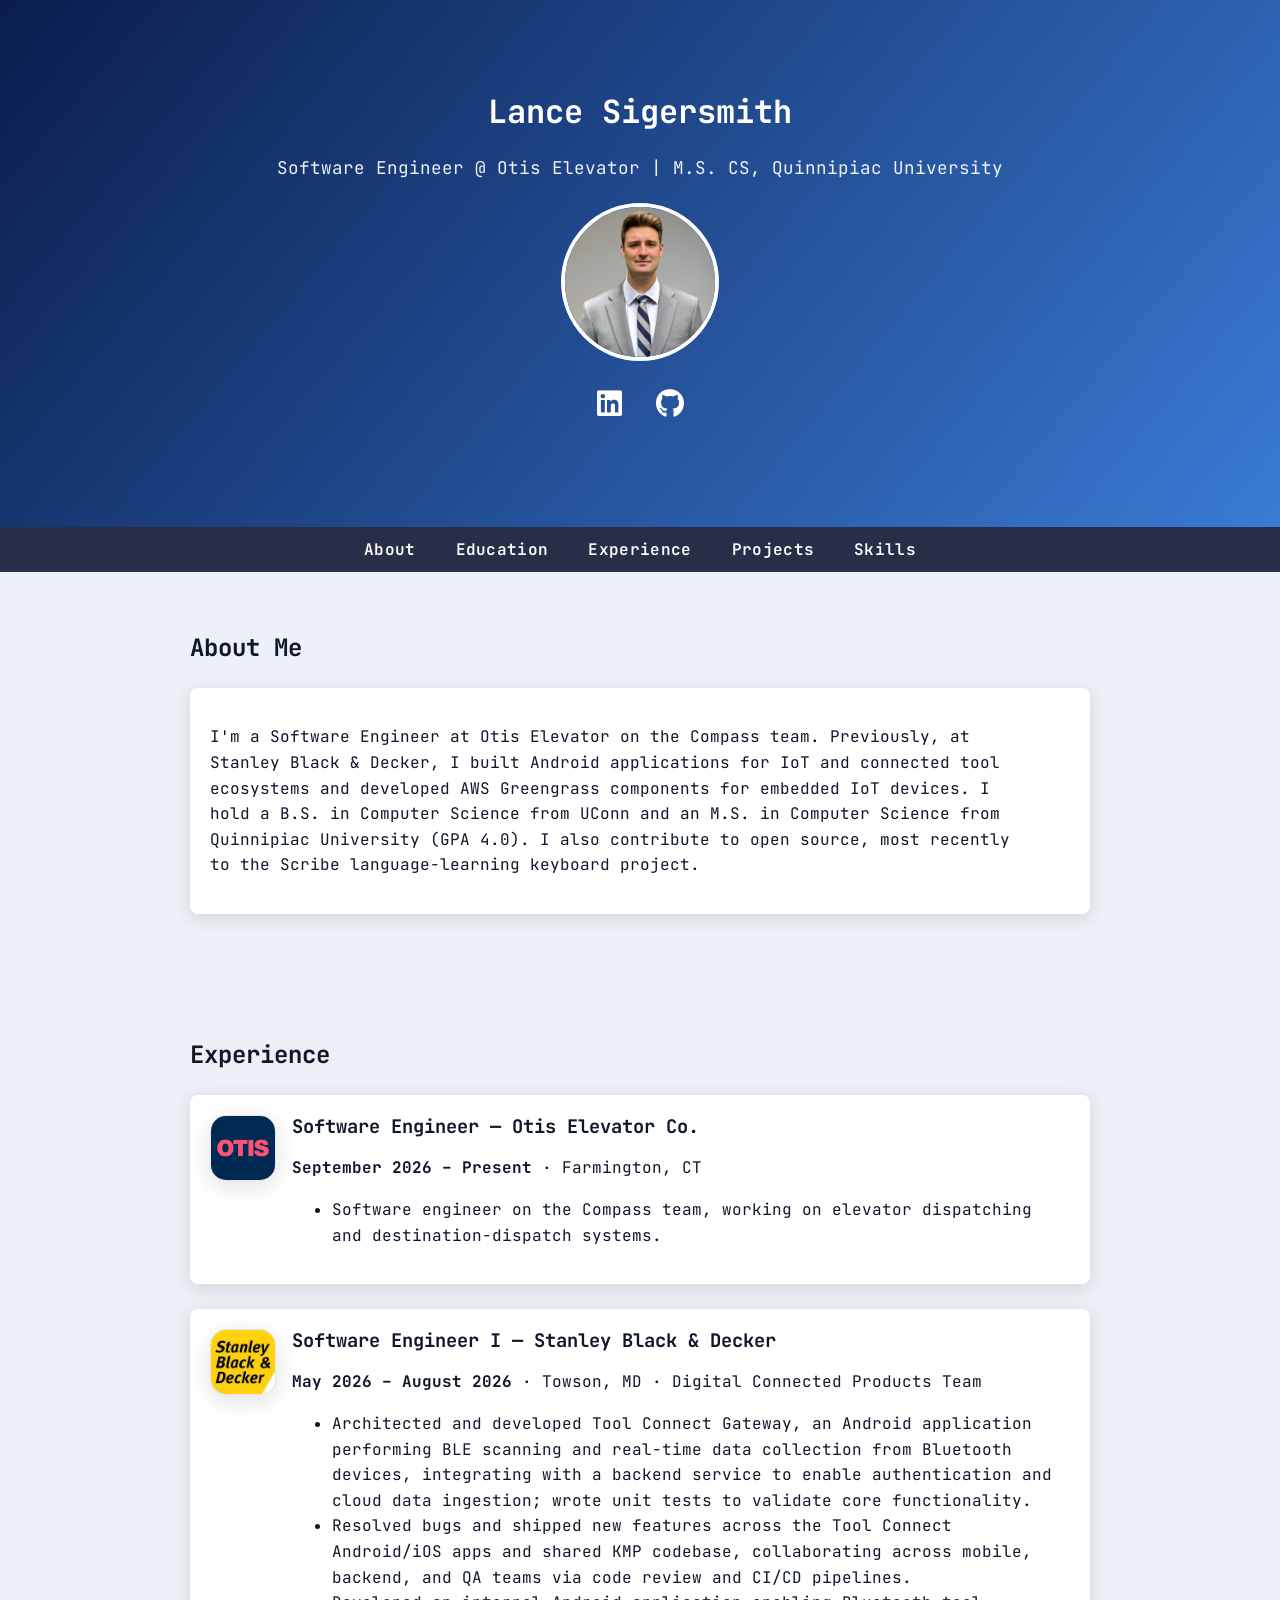
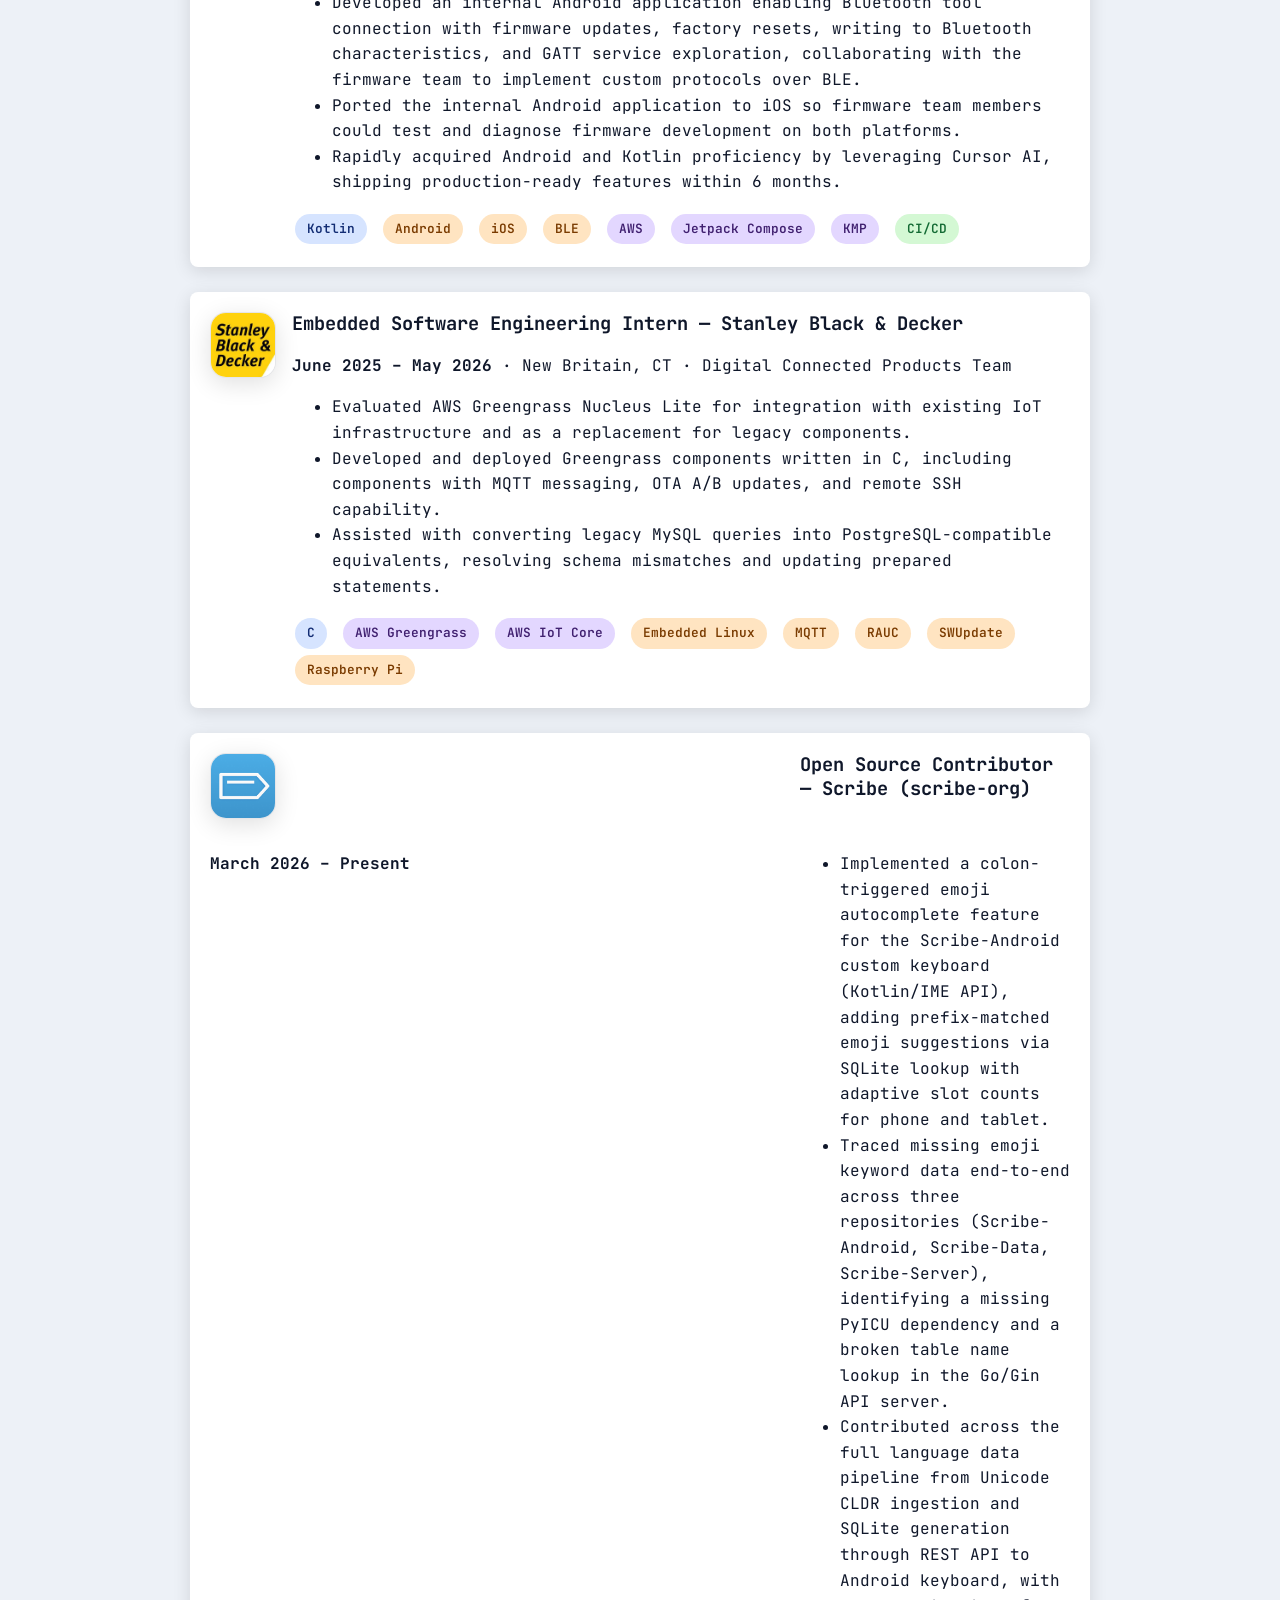
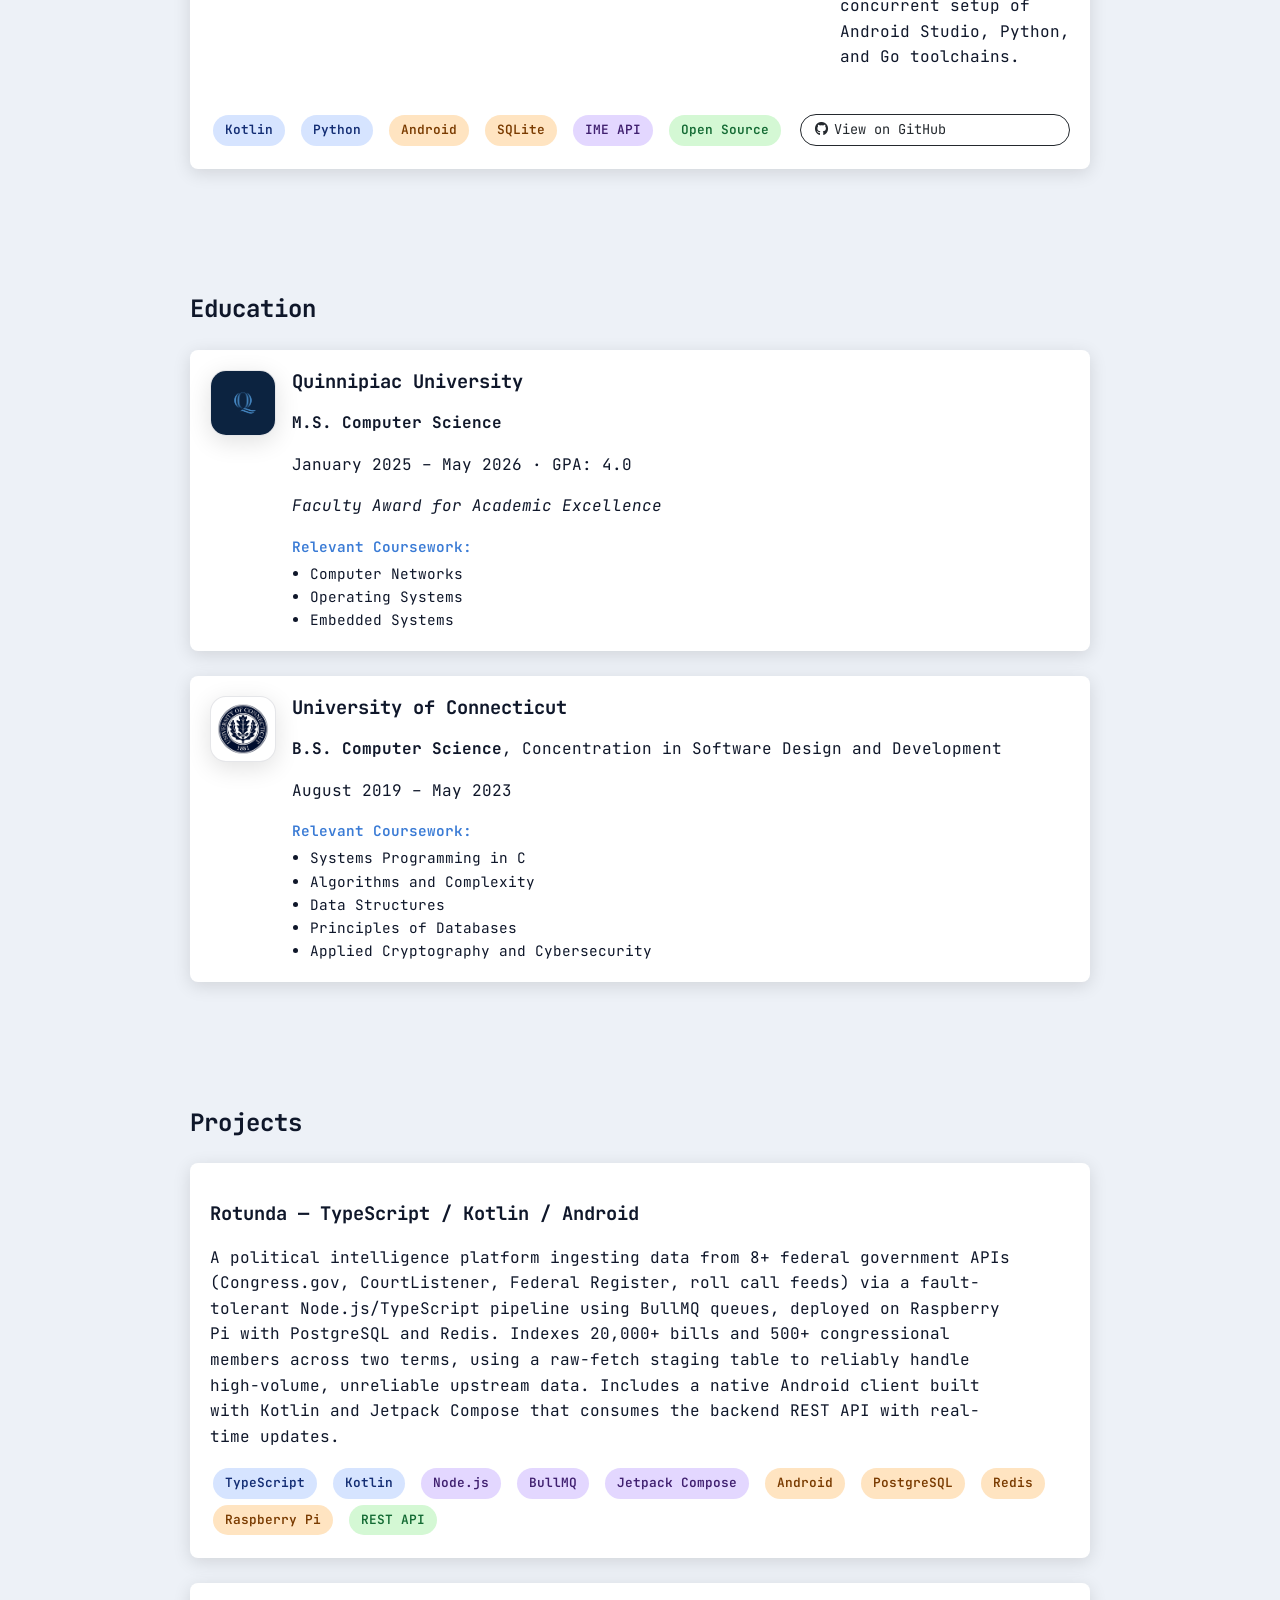
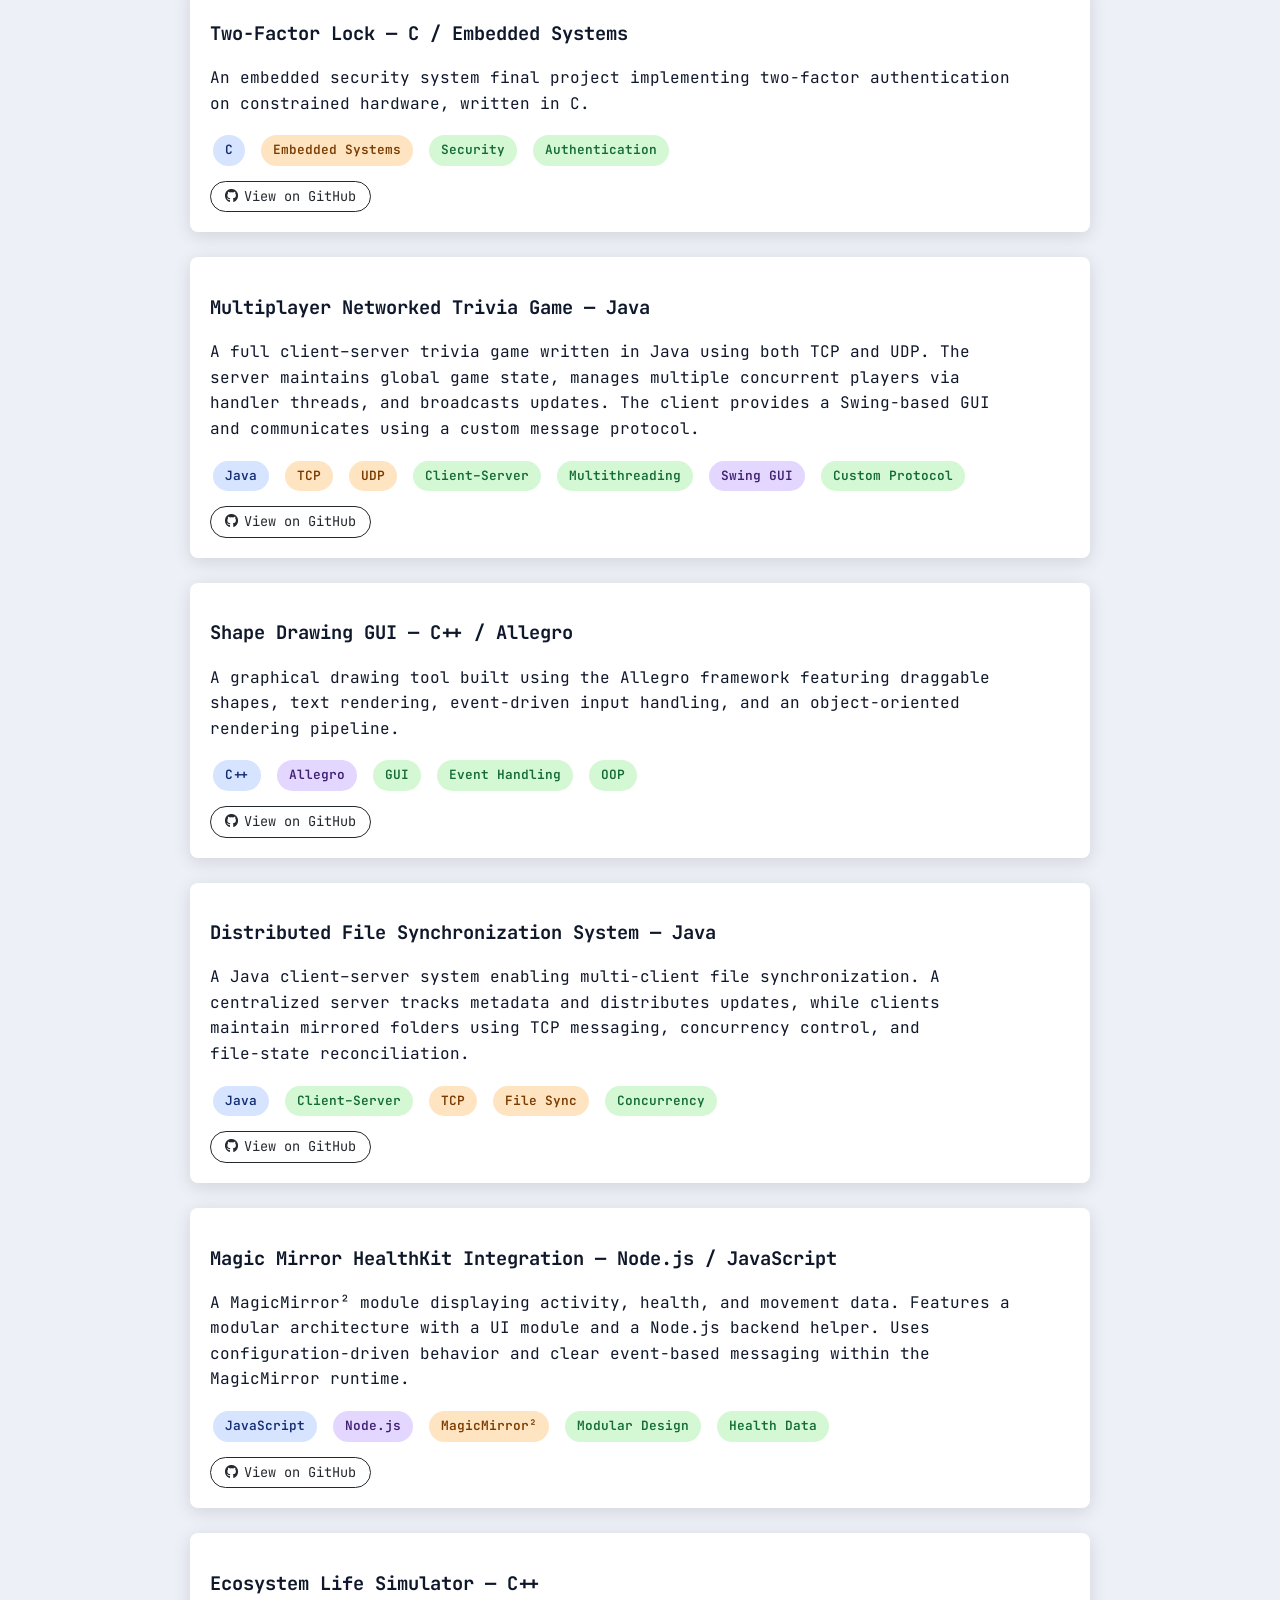
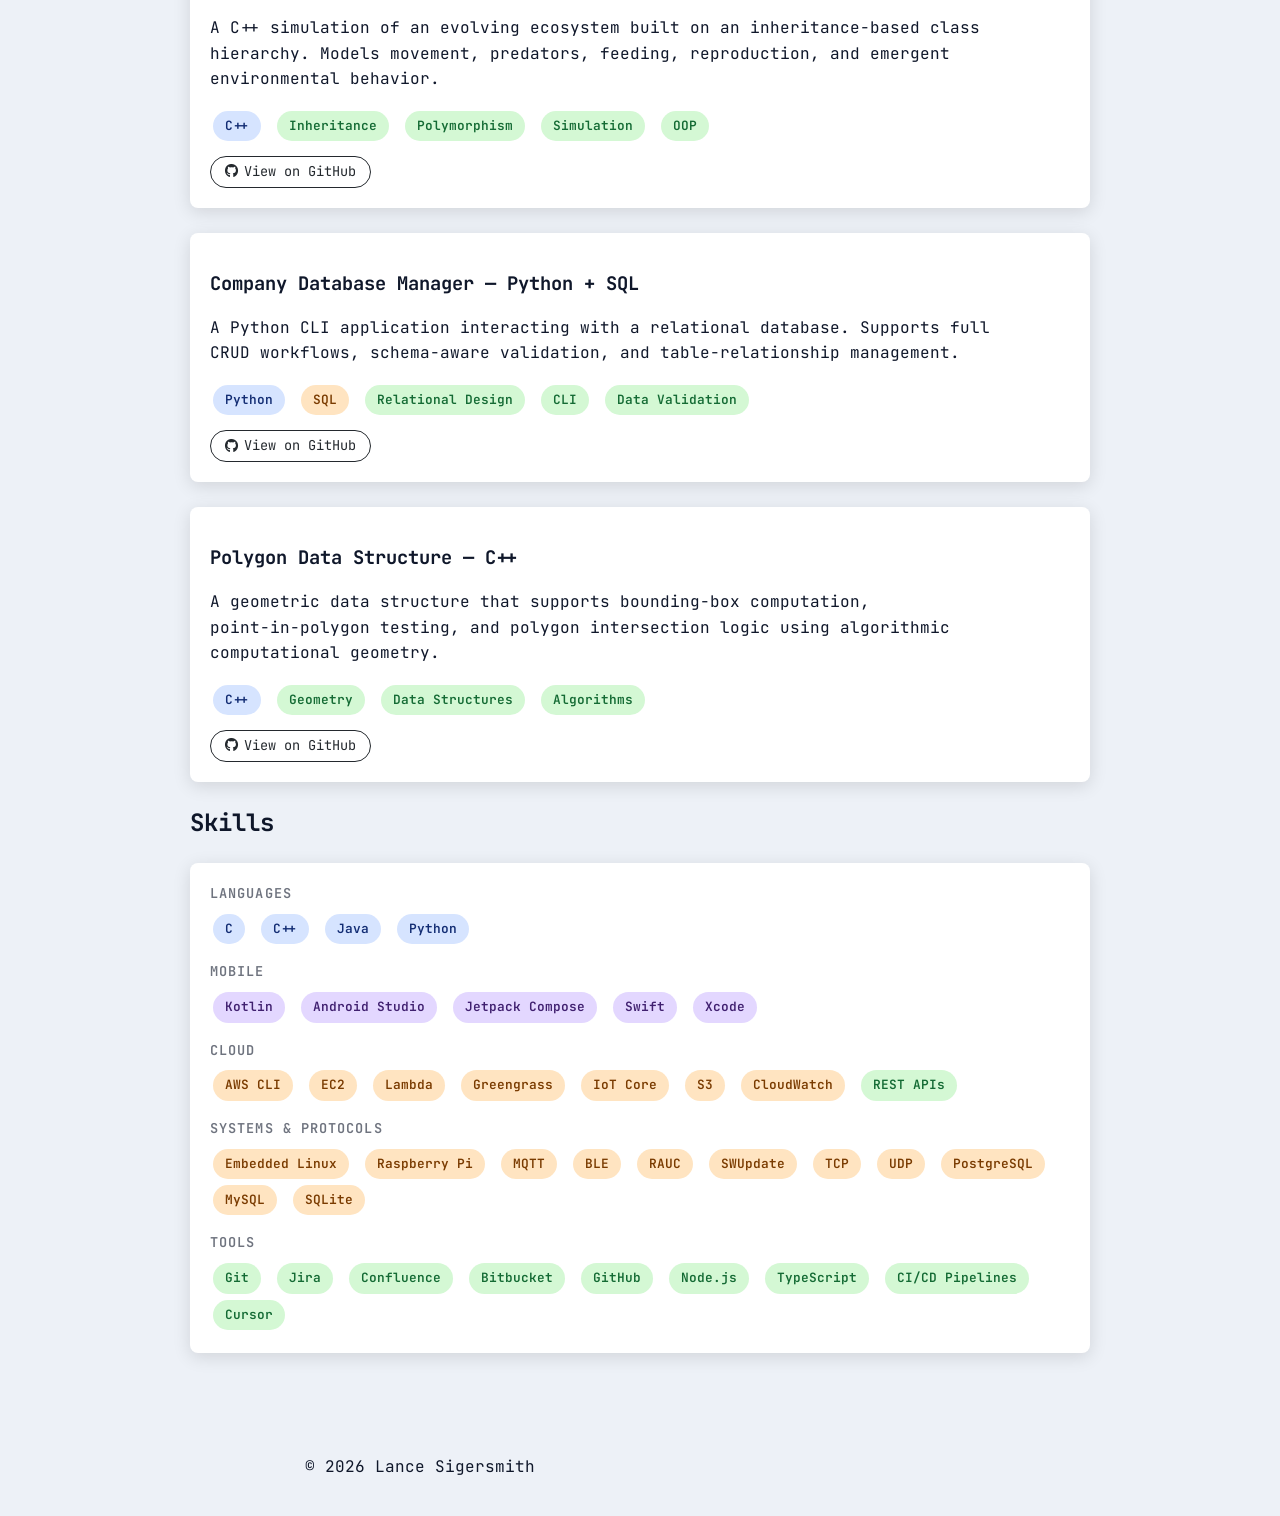
==== commit a1f111a8: "Layout of scribe logo" ====
--- a/index.html
+++ b/index.html
@@ -125,32 +125,34 @@
     </div>
 
     <div class="card">
-      <img src="images/scribe.png" alt="Scribe Android" class="edu-logo" loading="lazy">
-      <h3>Open Source Contributor — Scribe (scribe-org)</h3>
-      <p><strong>March 2026 – Present</strong></p>
-      <ul>
-        <li>Implemented a colon-triggered emoji autocomplete feature for
- the Scribe-Android custom keyboard (Kotlin/IME API), adding
-prefix-matched emoji suggestions via SQLite lookup with adaptive slot
-counts for phone and tablet.</li>
-        <li>Traced missing emoji keyword data end-to-end across three
-repositories (Scribe-Android, Scribe-Data, Scribe-Server), identifying a
- missing PyICU dependency and a broken table name lookup in the Go/Gin
-API server.</li>
-        <li>Contributed across the full language data pipeline from
-Unicode CLDR ingestion and SQLite generation through REST API to Android
- keyboard, with concurrent setup of Android Studio, Python, and Go
-toolchains.</li>
-      </ul>
-      <div class="tags">
-        <span class="tag lang">Kotlin</span>
-        <span class="tag lang">Python</span>
-        <span class="tag sys">Android</span>
-        <span class="tag sys">SQLite</span>
-        <span class="tag framework">IME API</span>
-        <span class="tag concept">Open Source</span>
-      </div>
-      <a class="github-pill" href="https://github.com/LJSigersmith/Scribe-Android" target="_blank"><i class="fab fa-github"></i> View on GitHub</a>
+      <div class="exp-card">
+        <img src="images/scribe.png" alt="Scribe Android" class="edu-logo" loading="lazy">
+        <h3>Open Source Contributor — Scribe (scribe-org)</h3>
+        <p><strong>March 2026 – Present</strong></p>
+        <ul>
+          <li>Implemented a colon-triggered emoji autocomplete feature for
+  the Scribe-Android custom keyboard (Kotlin/IME API), adding
+  prefix-matched emoji suggestions via SQLite lookup with adaptive slot
+  counts for phone and tablet.</li>
+          <li>Traced missing emoji keyword data end-to-end across three
+  repositories (Scribe-Android, Scribe-Data, Scribe-Server), identifying a
+  missing PyICU dependency and a broken table name lookup in the Go/Gin
+  API server.</li>
+          <li>Contributed across the full language data pipeline from
+  Unicode CLDR ingestion and SQLite generation through REST API to Android
+  keyboard, with concurrent setup of Android Studio, Python, and Go
+  toolchains.</li>
+        </ul>
+        <div class="tags">
+          <span class="tag lang">Kotlin</span>
+          <span class="tag lang">Python</span>
+          <span class="tag sys">Android</span>
+          <span class="tag sys">SQLite</span>
+          <span class="tag framework">IME API</span>
+          <span class="tag concept">Open Source</span>
+        </div>
+        <a class="github-pill" href="https://github.com/LJSigersmith/Scribe-Android" target="_blank"><i class="fab fa-github"></i> View on GitHub</a>
+      </div>
     </div>
   </div>
 
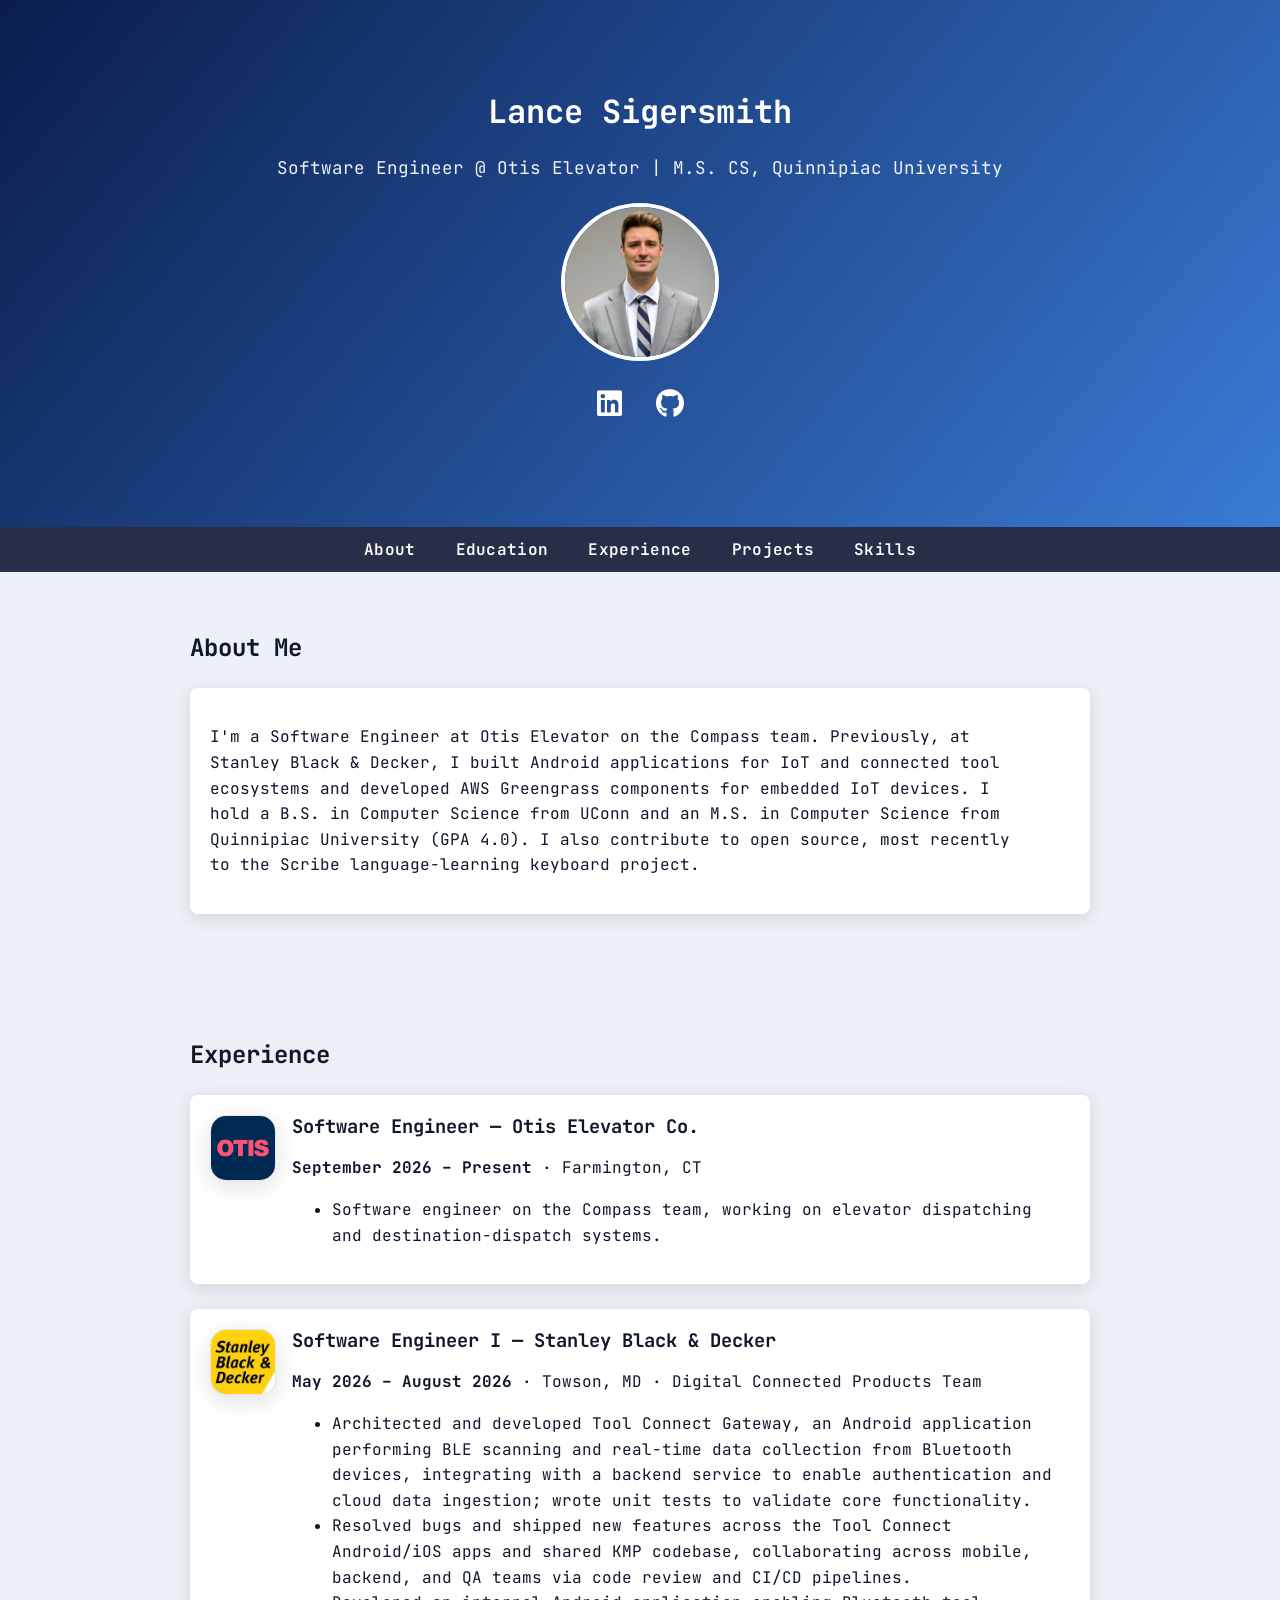
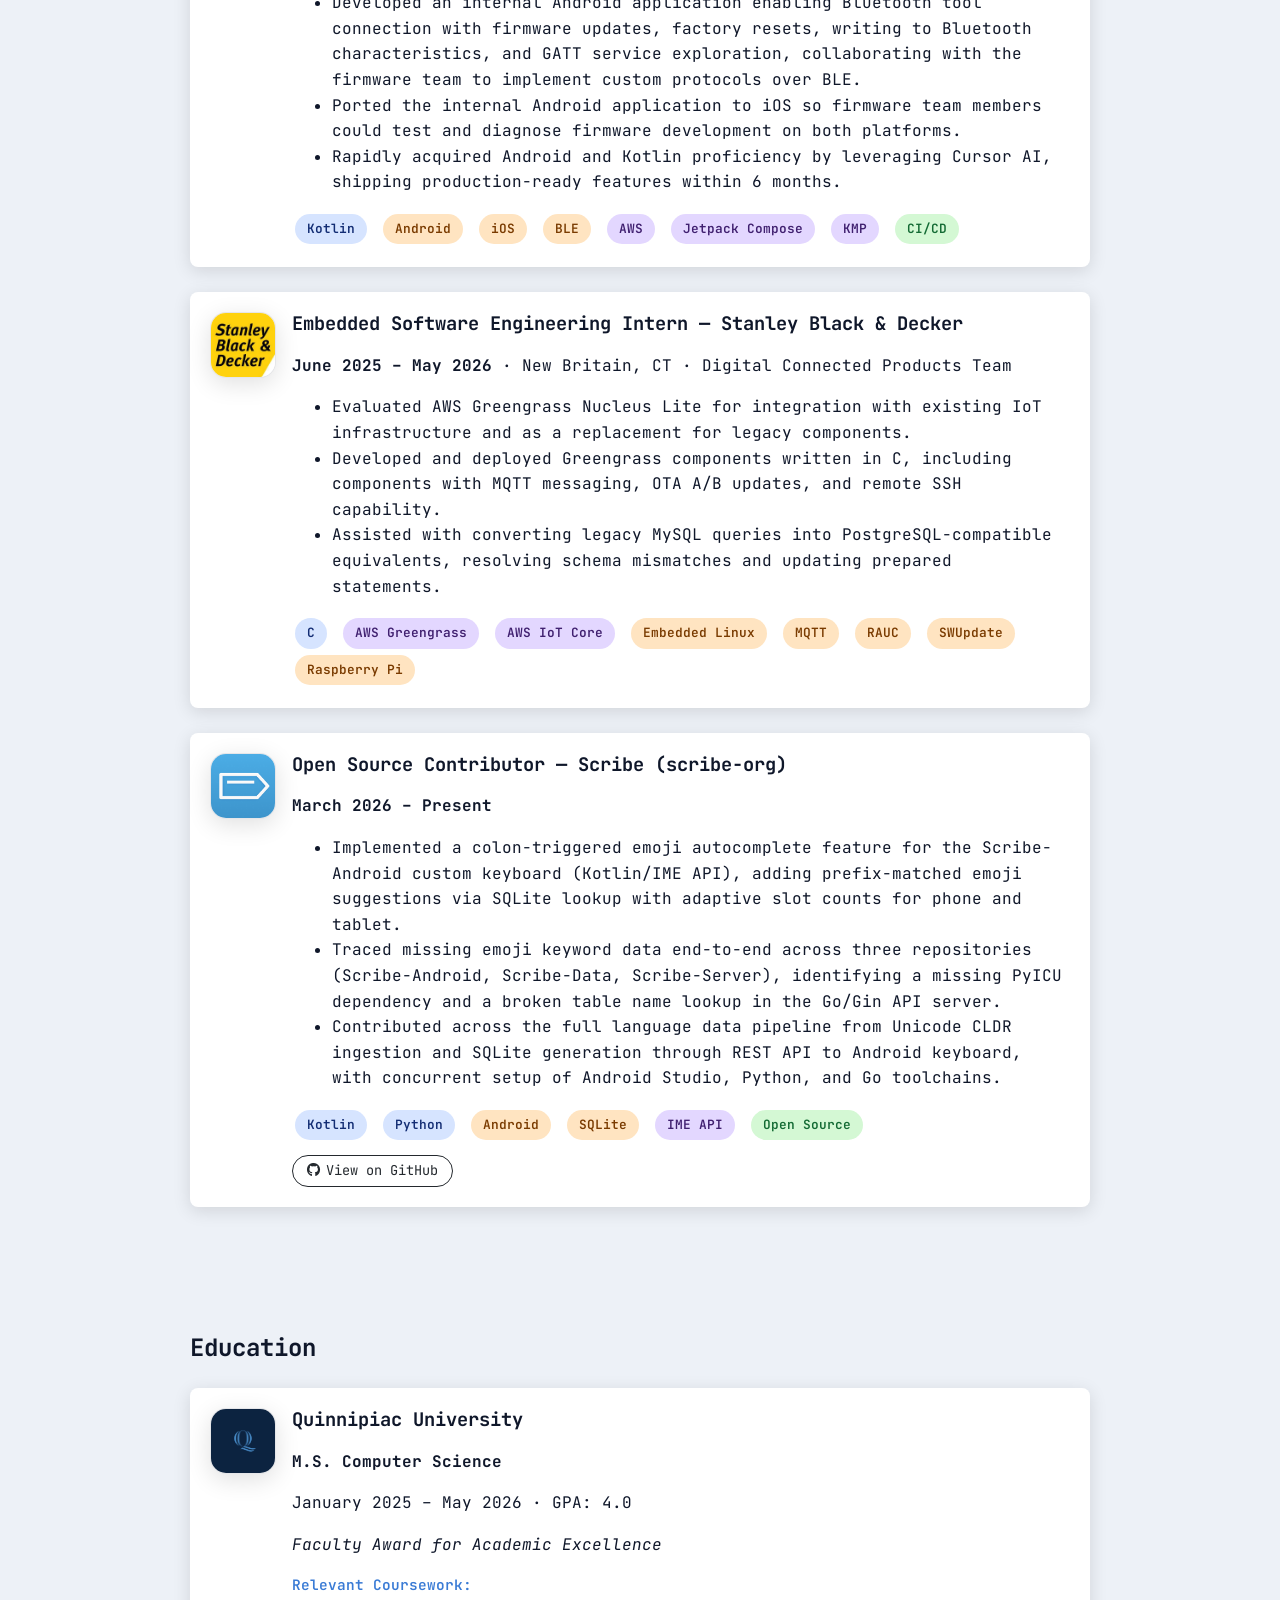
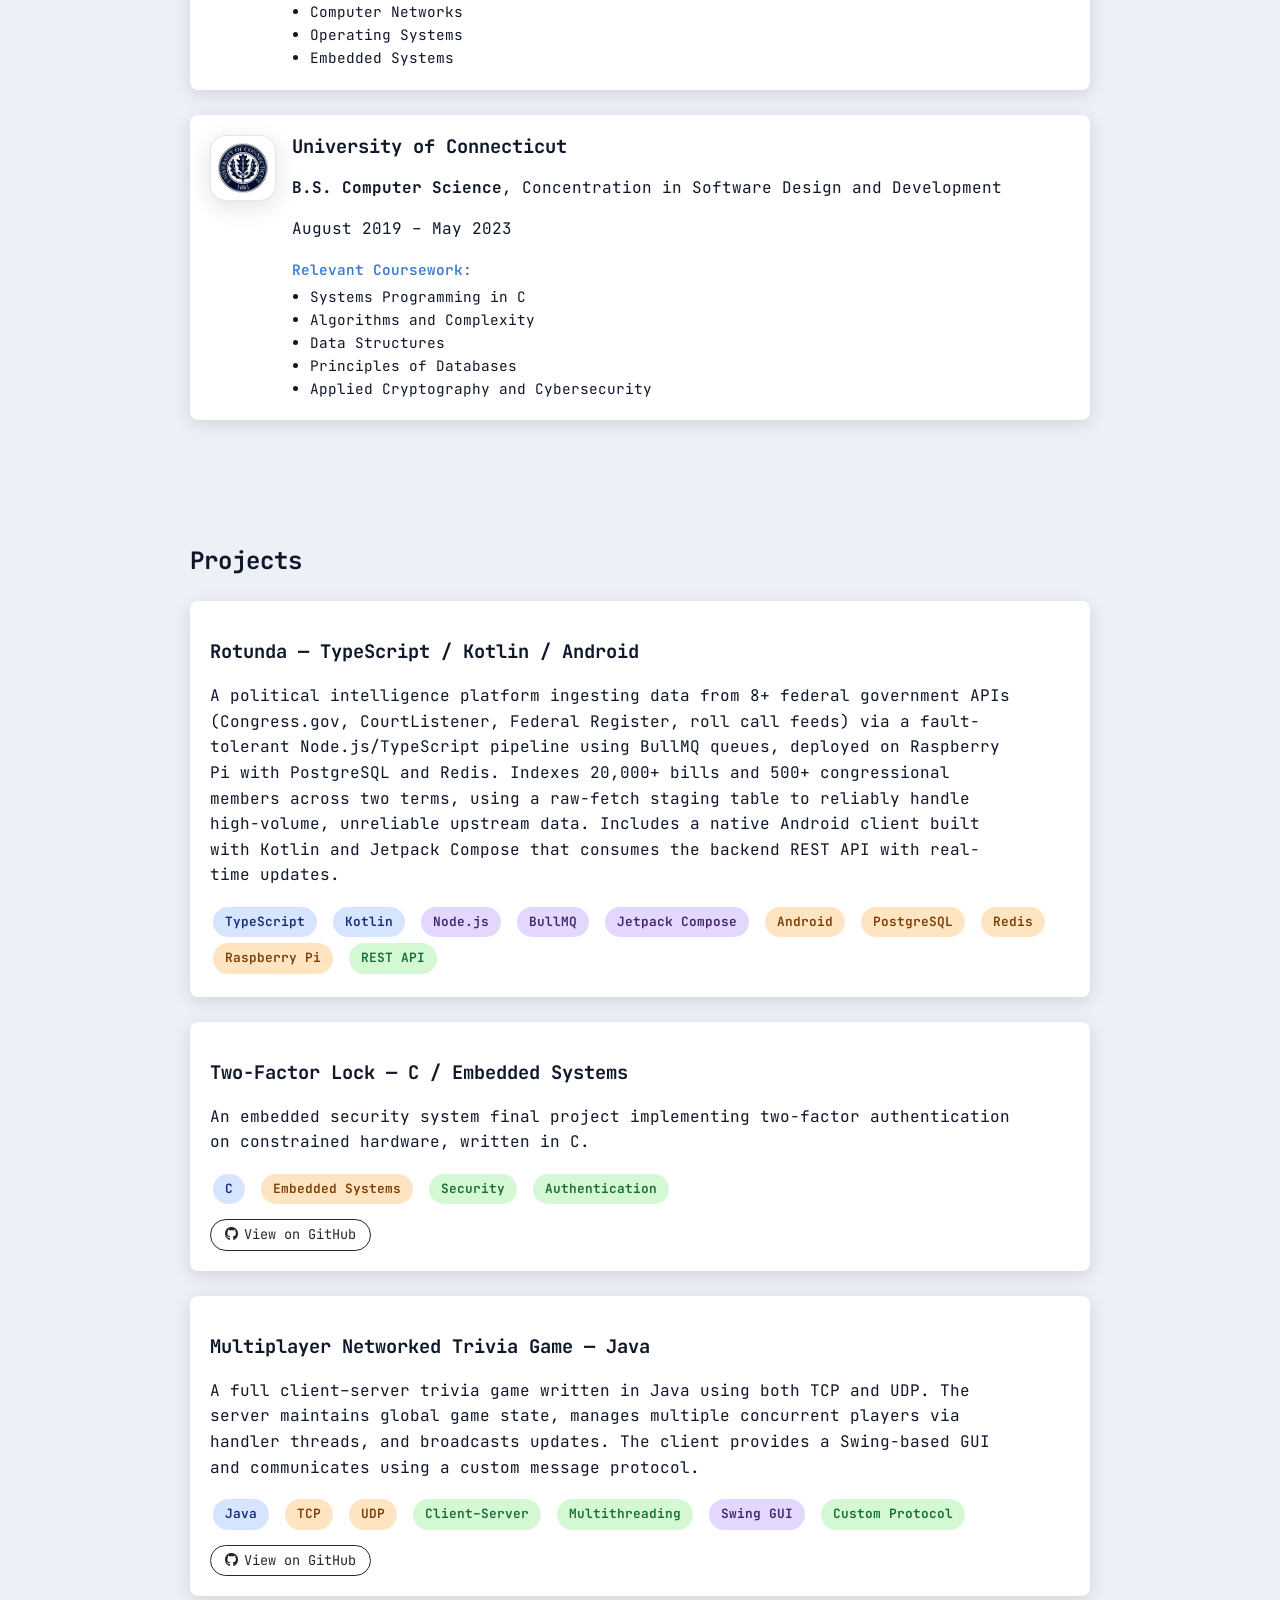
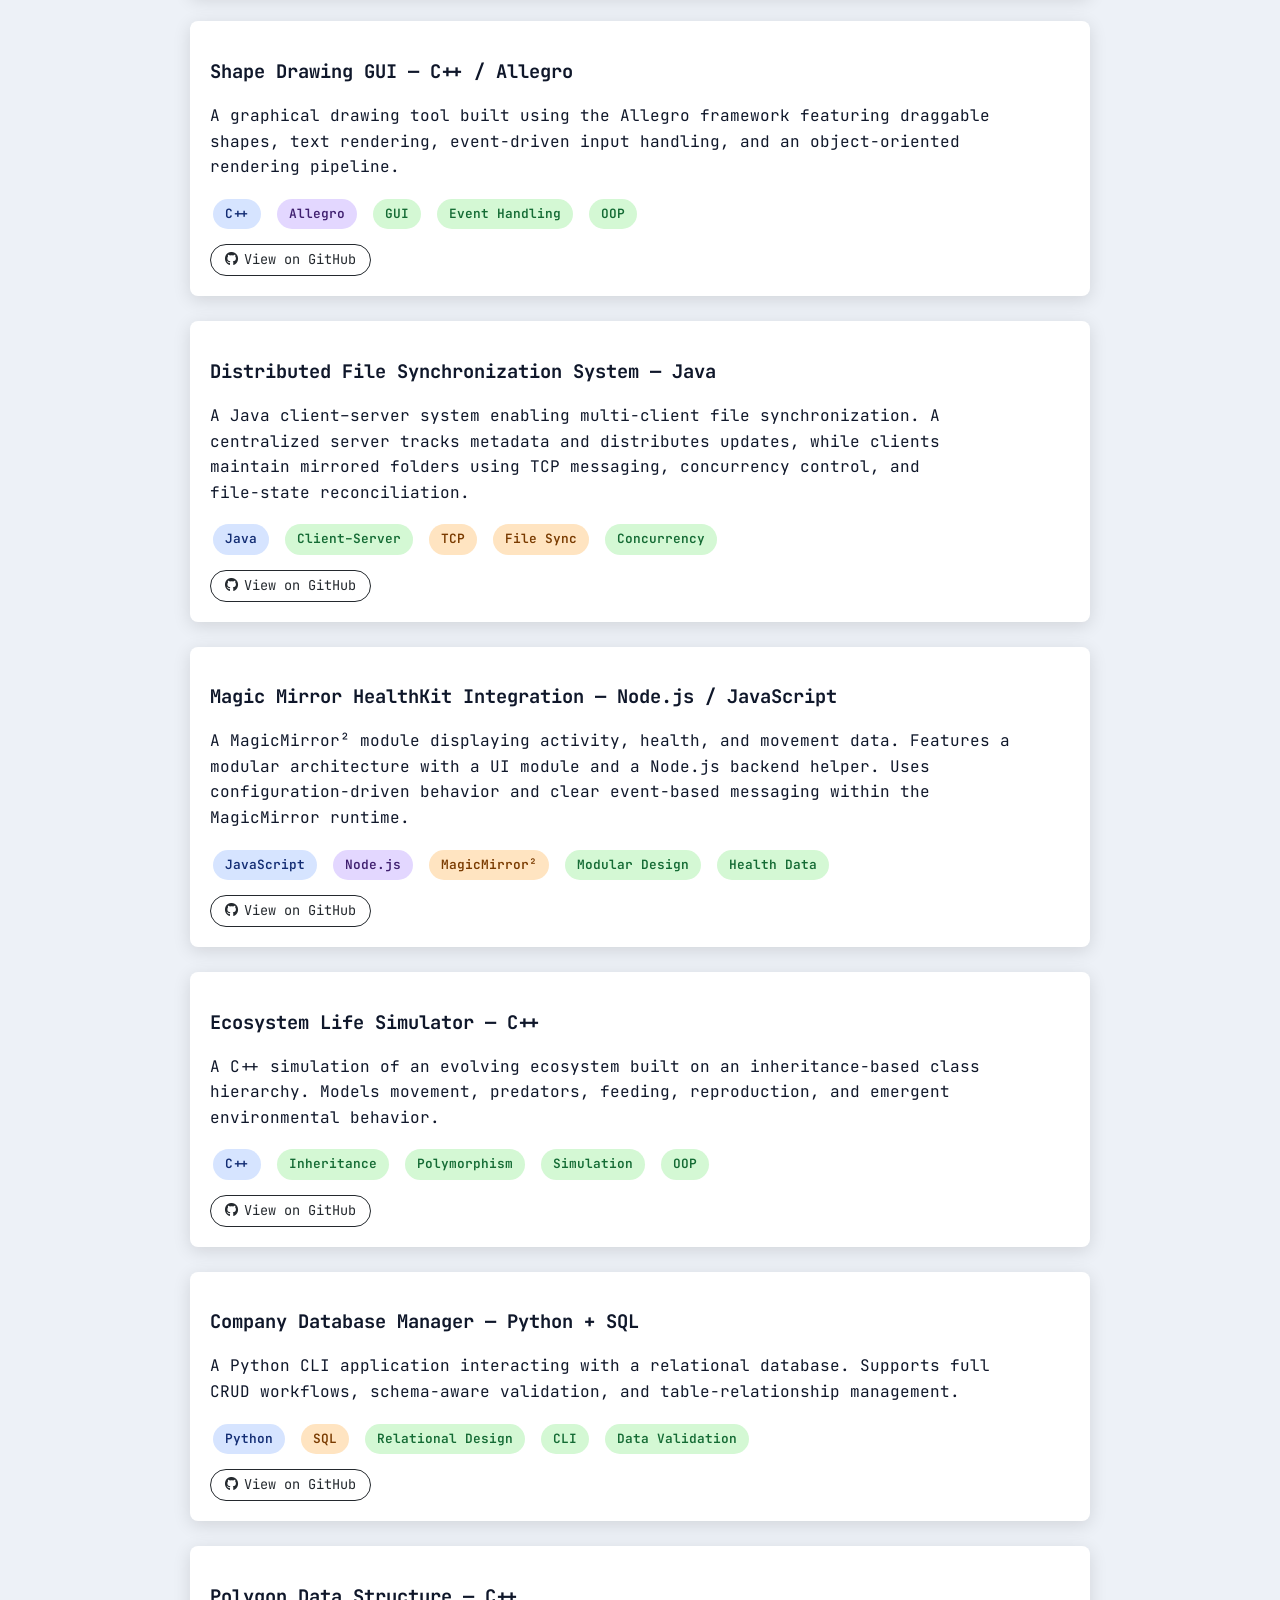
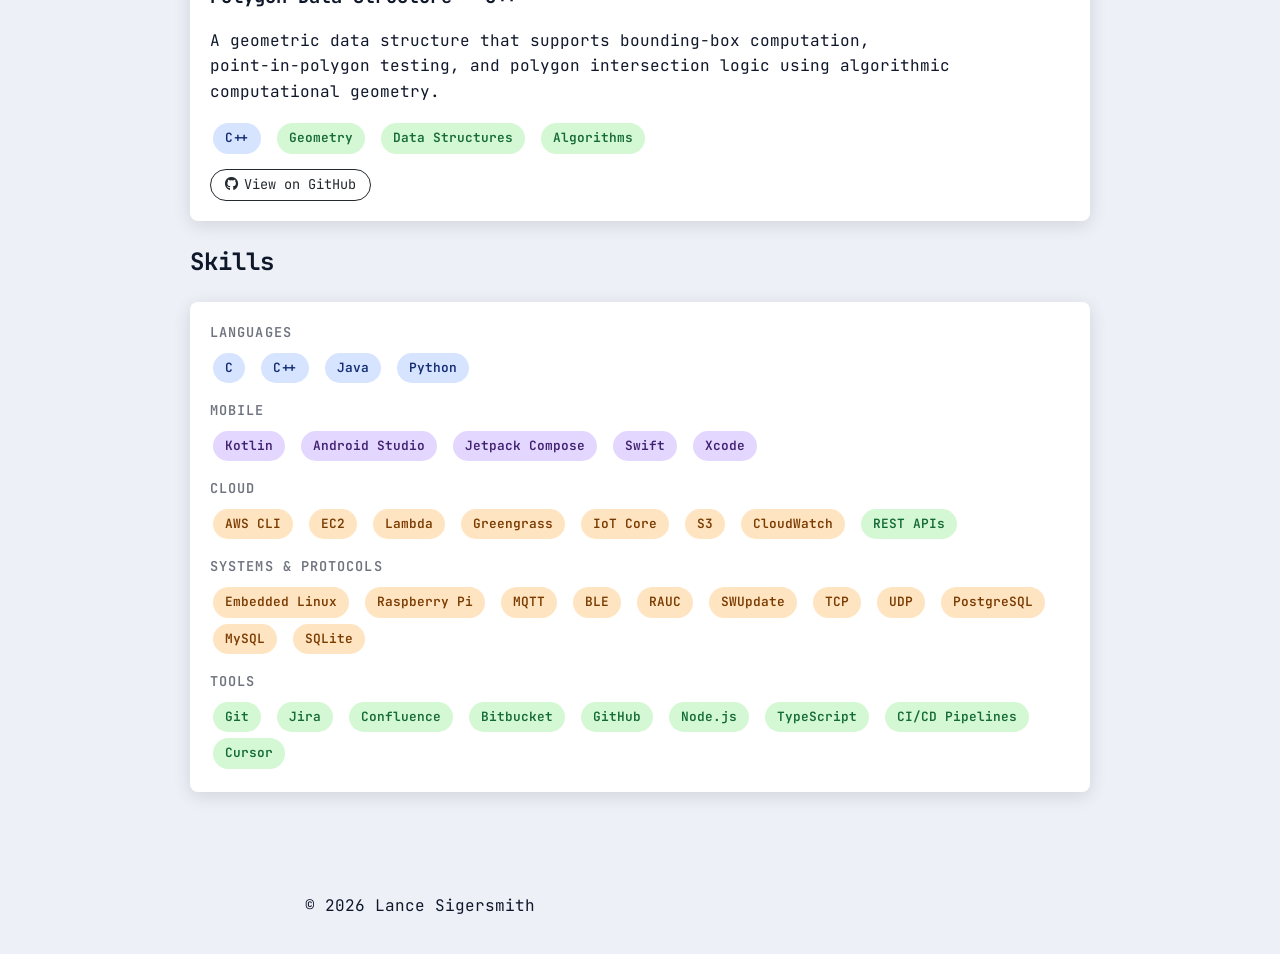
==== commit bc806f19: "Fix Scribe card grid layout: wrap content in column div" ====
--- a/index.html
+++ b/index.html
@@ -127,9 +127,10 @@
     <div class="card">
       <div class="exp-card">
         <img src="images/scribe.png" alt="Scribe Android" class="edu-logo" loading="lazy">
-        <h3>Open Source Contributor — Scribe (scribe-org)</h3>
-        <p><strong>March 2026 – Present</strong></p>
-        <ul>
+        <div>
+          <h3>Open Source Contributor — Scribe (scribe-org)</h3>
+          <p><strong>March 2026 – Present</strong></p>
+          <ul>
           <li>Implemented a colon-triggered emoji autocomplete feature for
   the Scribe-Android custom keyboard (Kotlin/IME API), adding
   prefix-matched emoji suggestions via SQLite lookup with adaptive slot
@@ -151,7 +152,8 @@
           <span class="tag framework">IME API</span>
           <span class="tag concept">Open Source</span>
         </div>
-        <a class="github-pill" href="https://github.com/LJSigersmith/Scribe-Android" target="_blank"><i class="fab fa-github"></i> View on GitHub</a>
+          <a class="github-pill" href="https://github.com/LJSigersmith/Scribe-Android" target="_blank"><i class="fab fa-github"></i> View on GitHub</a>
+        </div>
       </div>
     </div>
   </div>
